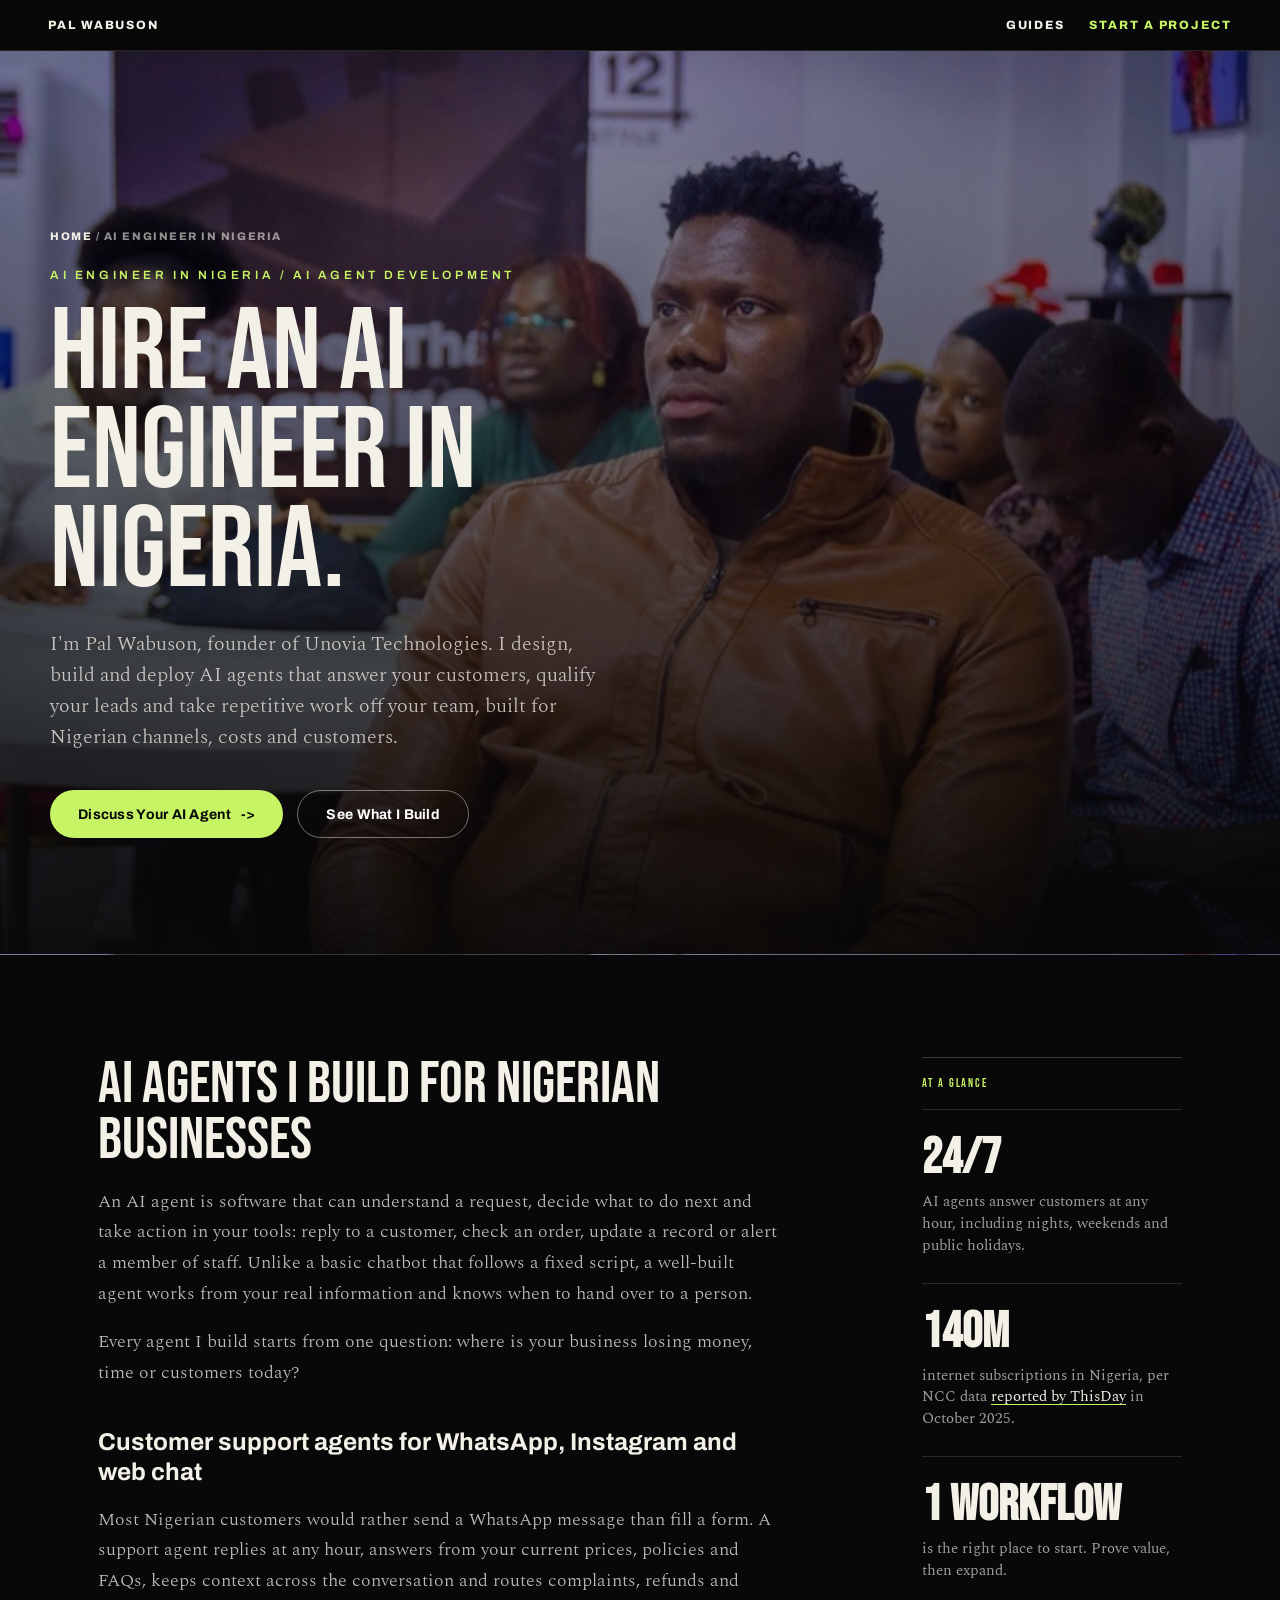
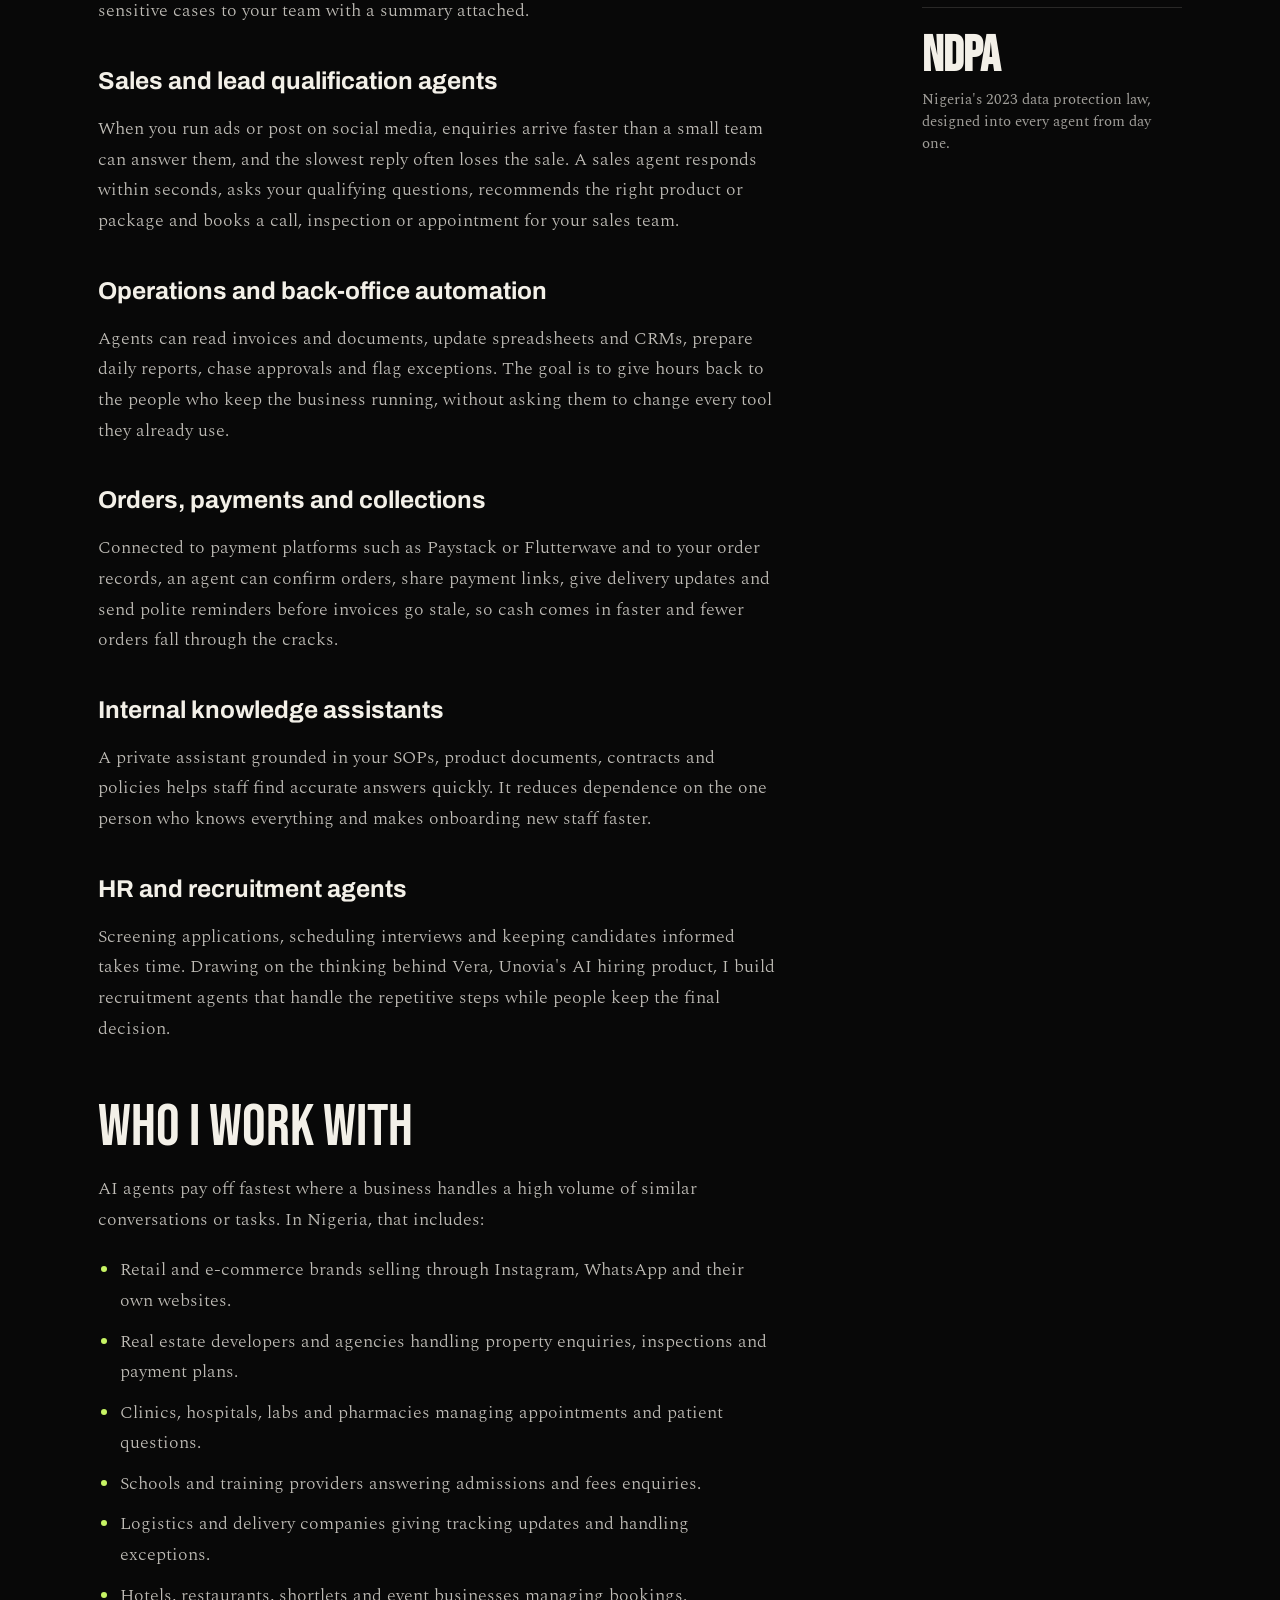
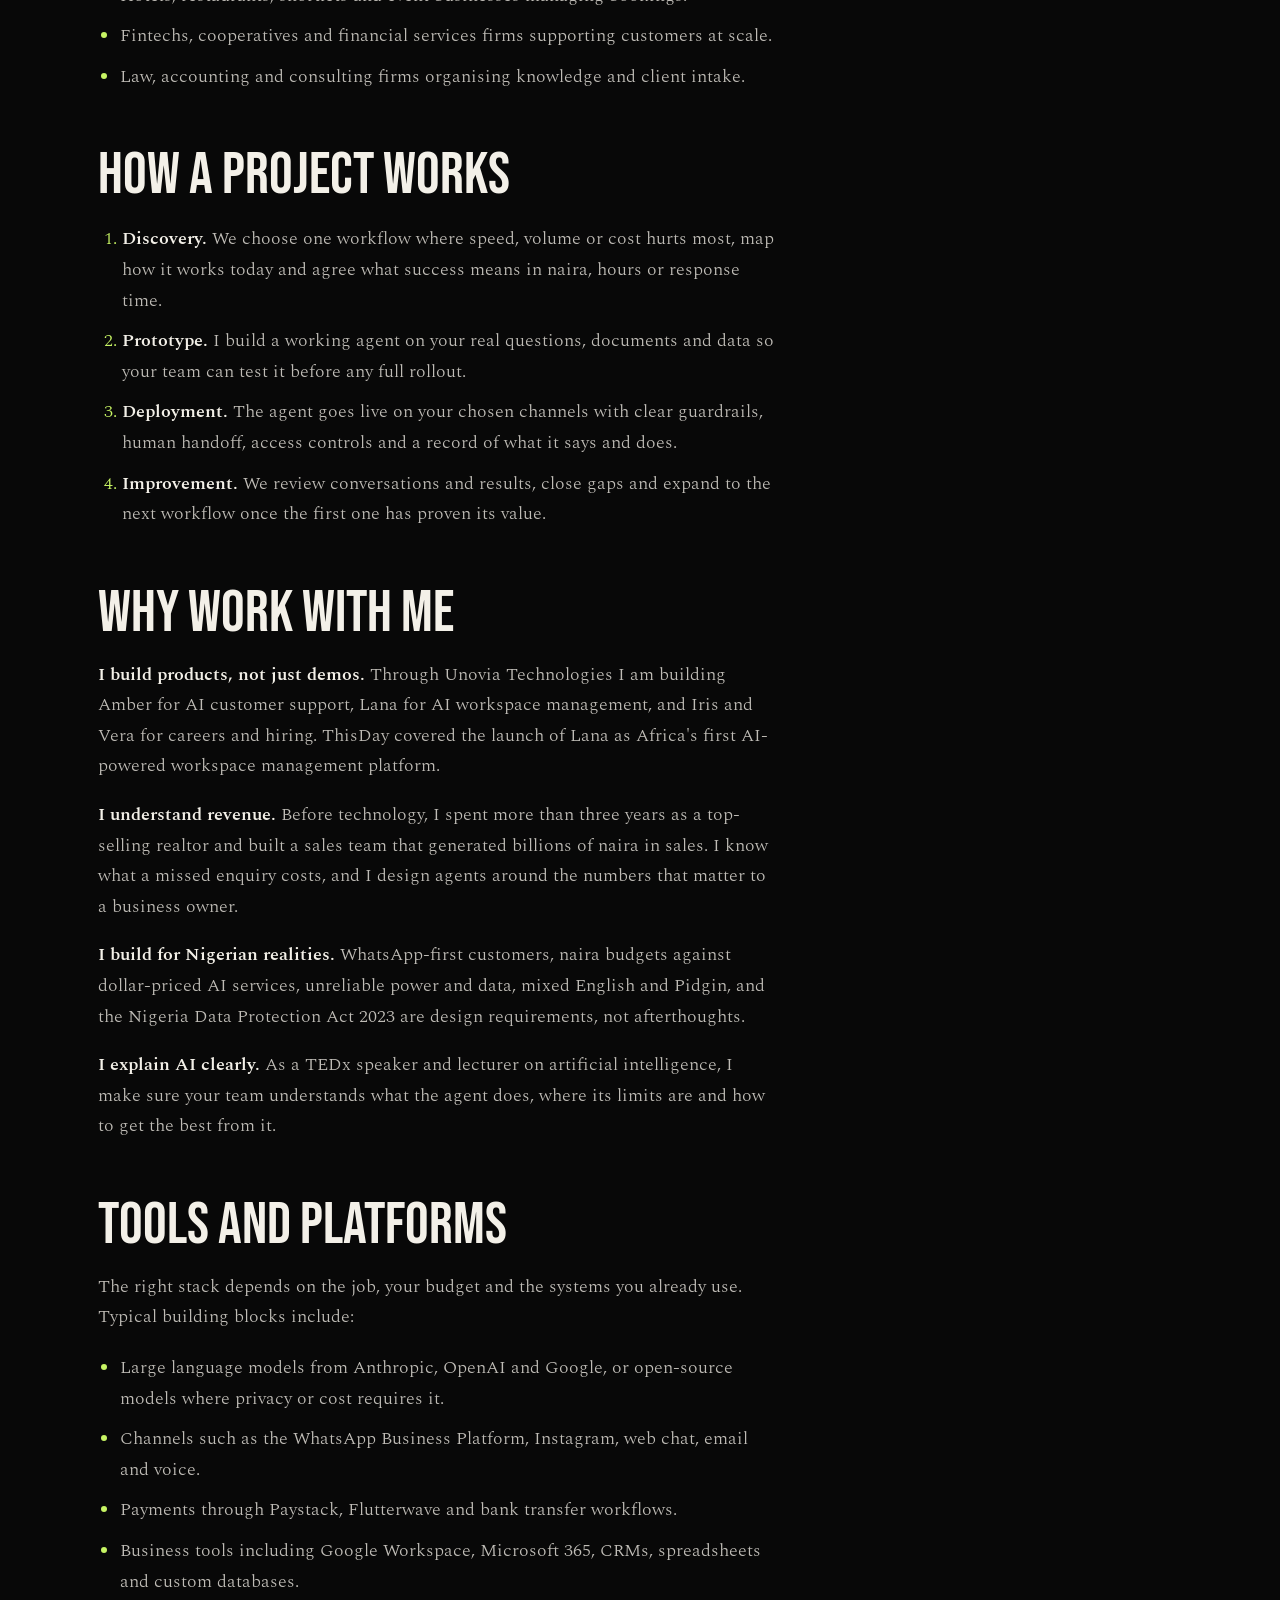
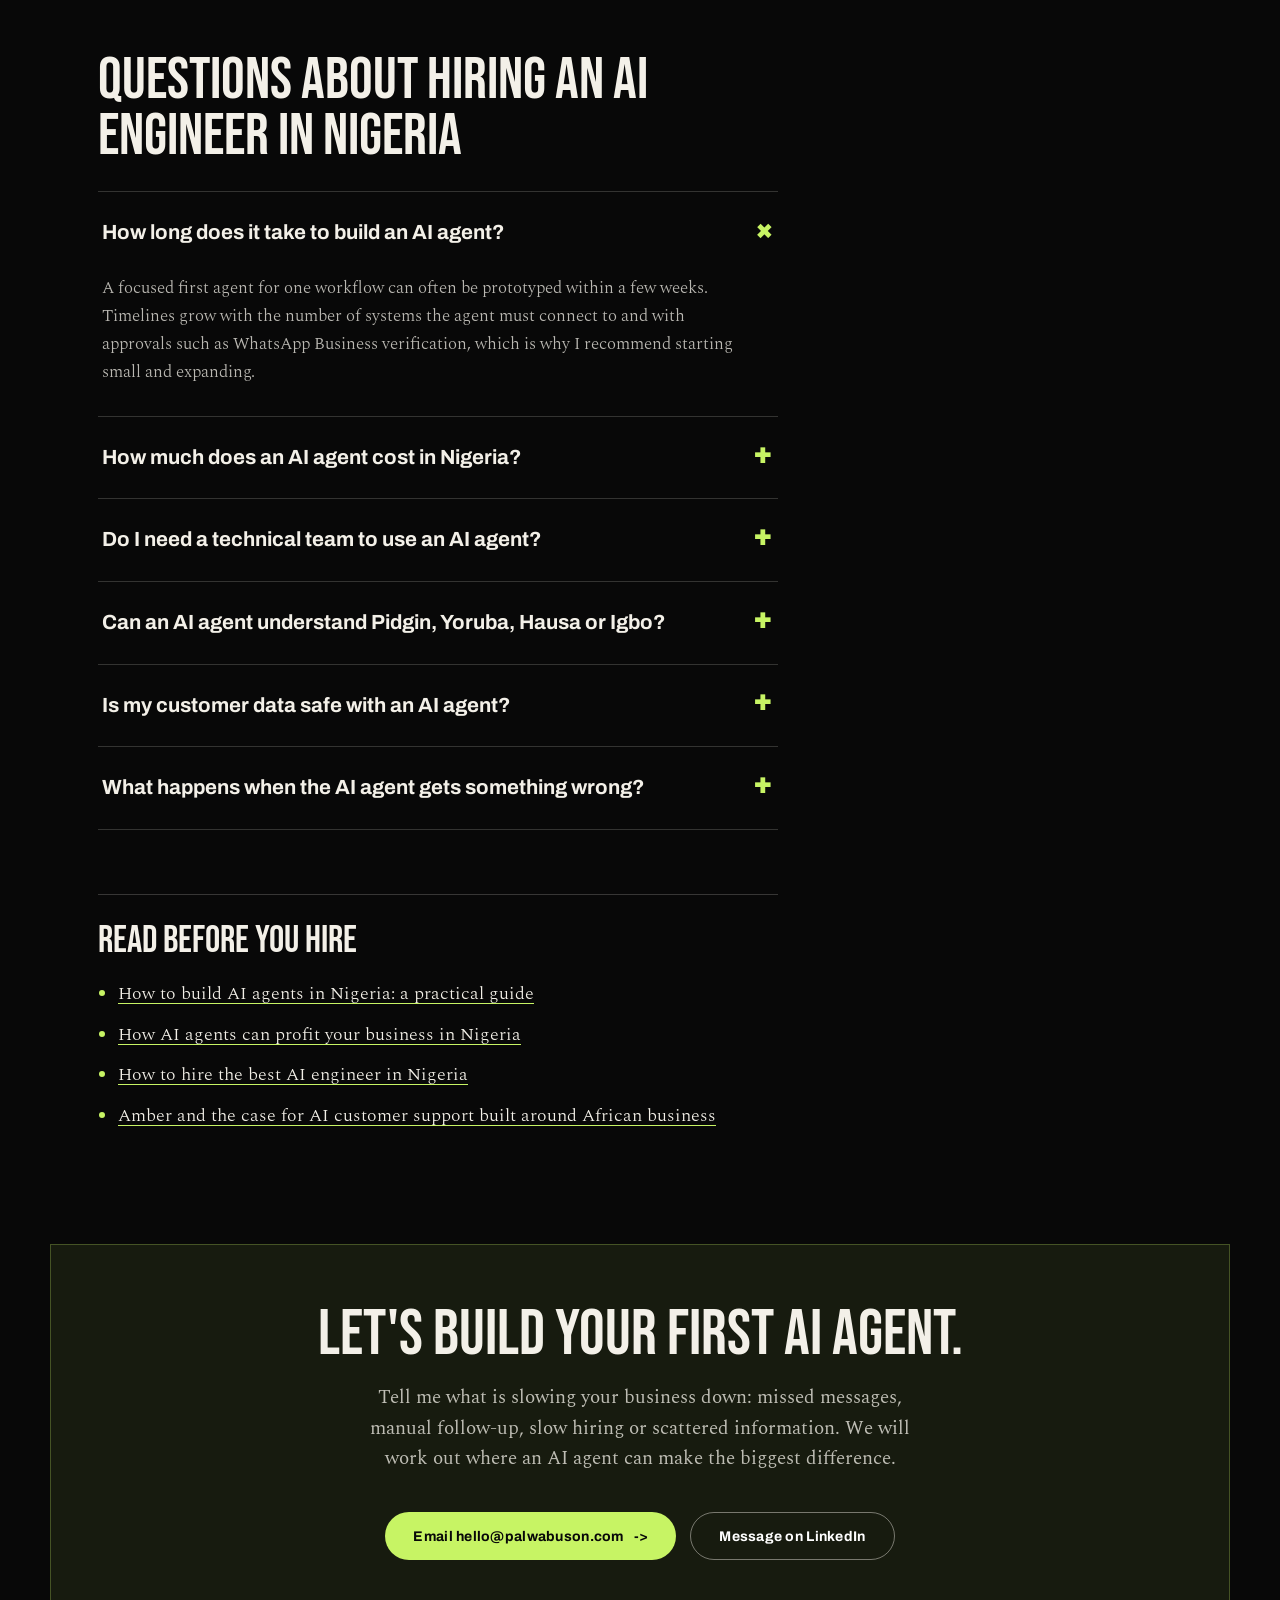
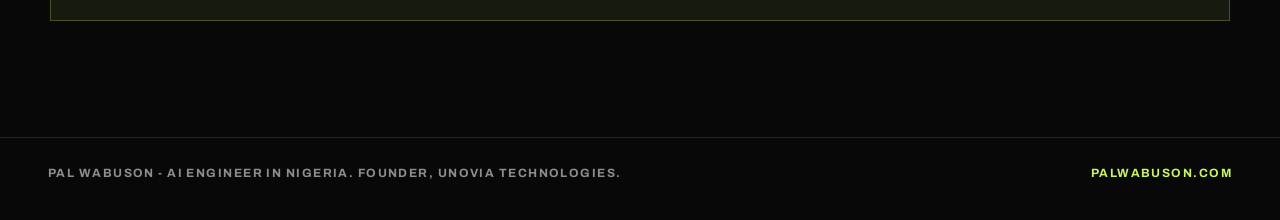
==== ai-engineer-nigeria.html @ 67b504f7 "Position site for AI engineer in Nigeria searches - Retarget homepage title, description, social tag" ====
<!doctype html>
<html lang="en">
<head>
  <meta charset="utf-8">
  <meta name="viewport" content="width=device-width, initial-scale=1">
  <title>Hire an AI Engineer in Nigeria | AI Agents by Pal Wabuson</title>
  <meta name="description" content="Need an AI engineer in Nigeria? Pal Wabuson designs, builds and deploys AI agents for WhatsApp, customer support, sales and operations. Start with one workflow.">
  <link rel="canonical" href="https://palwabuson.com/ai-engineer-nigeria.html">
  <meta name="robots" content="index, follow, max-image-preview:large">
  <meta name="author" content="Pal Wabuson">

  <link rel="icon" type="image/png" sizes="32x32" href="/assets/icons/favicon-32x32.png">
  <link rel="icon" type="image/png" sizes="16x16" href="/assets/icons/favicon-16x16.png">
  <link rel="apple-touch-icon" sizes="180x180" href="/assets/icons/apple-touch-icon.png">
  <link rel="manifest" href="/site.webmanifest">
  <meta name="theme-color" content="#080808">

  <meta property="og:type" content="website">
  <meta property="og:site_name" content="Pal Wabuson">
  <meta property="og:locale" content="en_NG">
  <meta property="og:url" content="https://palwabuson.com/ai-engineer-nigeria.html">
  <meta property="og:title" content="Hire an AI Engineer in Nigeria | AI Agents by Pal Wabuson">
  <meta property="og:description" content="AI agents for Nigerian businesses: customer support, sales, operations, payments and HR, designed, built and deployed by Pal Wabuson.">
  <meta property="og:image" content="https://palwabuson.com/assets/og-image.jpg">
  <meta property="og:image:width" content="1200">
  <meta property="og:image:height" content="630">
  <meta name="twitter:card" content="summary_large_image">
  <meta name="twitter:title" content="Hire an AI Engineer in Nigeria | AI Agents by Pal Wabuson">
  <meta name="twitter:description" content="AI agents for Nigerian businesses: customer support, sales, operations, payments and HR, designed, built and deployed by Pal Wabuson.">
  <meta name="twitter:image" content="https://palwabuson.com/assets/og-image.jpg">

  <link rel="preconnect" href="https://fonts.googleapis.com">
  <link rel="preconnect" href="https://fonts.gstatic.com" crossorigin>
  <link href="https://fonts.googleapis.com/css2?family=Archivo:wght@400;500;600;700;800;900&family=Bebas+Neue&family=Spectral:ital,wght@0,300;0,400;0,500;1,300;1,400&display=swap" rel="stylesheet">
  <link rel="stylesheet" href="./styles.css?v=20261012-ai-seo">

  <script type="application/ld+json">
  {
    "@context": "https://schema.org",
    "@graph": [
      {
        "@type": "WebPage",
        "@id": "https://palwabuson.com/ai-engineer-nigeria.html#webpage",
        "url": "https://palwabuson.com/ai-engineer-nigeria.html",
        "name": "Hire an AI Engineer in Nigeria | AI Agents by Pal Wabuson",
        "description": "Need an AI engineer in Nigeria? Pal Wabuson designs, builds and deploys AI agents for WhatsApp, customer support, sales and operations.",
        "inLanguage": "en-NG",
        "isPartOf": { "@id": "https://palwabuson.com/#website" },
        "about": { "@id": "https://palwabuson.com/ai-engineer-nigeria.html#service" },
        "primaryImageOfPage": "https://palwabuson.com/assets/media/pal-09.jpg",
        "breadcrumb": { "@id": "https://palwabuson.com/ai-engineer-nigeria.html#breadcrumb" }
      },
      {
        "@type": "Person",
        "@id": "https://palwabuson.com/#person",
        "name": "Pal Wabuson",
        "url": "https://palwabuson.com/",
        "jobTitle": "AI Engineer and Founder, Unovia Technologies",
        "sameAs": ["https://www.linkedin.com/in/pal-wabuson-948168234/"]
      },
      {
        "@type": "Service",
        "@id": "https://palwabuson.com/ai-engineer-nigeria.html#service",
        "name": "AI agent development in Nigeria",
        "serviceType": "AI agent development",
        "description": "Design, build and deployment of AI agents for Nigerian and African businesses, covering customer support, sales and lead qualification, operations, orders and payments, internal knowledge and HR.",
        "url": "https://palwabuson.com/ai-engineer-nigeria.html",
        "provider": { "@id": "https://palwabuson.com/#person" },
        "areaServed": [
          { "@type": "Country", "name": "Nigeria" },
          { "@type": "Place", "name": "Africa" }
        ],
        "availableChannel": {
          "@type": "ServiceChannel",
          "serviceUrl": "https://palwabuson.com/ai-engineer-nigeria.html",
          "availableLanguage": "English"
        },
        "hasOfferCatalog": {
          "@type": "OfferCatalog",
          "name": "AI agents for business",
          "itemListElement": [
            { "@type": "Offer", "itemOffered": { "@type": "Service", "name": "Customer support AI agents" } },
            { "@type": "Offer", "itemOffered": { "@type": "Service", "name": "Sales and lead qualification AI agents" } },
            { "@type": "Offer", "itemOffered": { "@type": "Service", "name": "Operations and back-office automation" } },
            { "@type": "Offer", "itemOffered": { "@type": "Service", "name": "Orders, payments and collections agents" } },
            { "@type": "Offer", "itemOffered": { "@type": "Service", "name": "Internal knowledge assistants" } },
            { "@type": "Offer", "itemOffered": { "@type": "Service", "name": "HR and recruitment AI agents" } }
          ]
        }
      },
      {
        "@type": "BreadcrumbList",
        "@id": "https://palwabuson.com/ai-engineer-nigeria.html#breadcrumb",
        "itemListElement": [
          { "@type": "ListItem", "position": 1, "name": "Pal Wabuson", "item": "https://palwabuson.com/" },
          { "@type": "ListItem", "position": 2, "name": "AI Engineer in Nigeria", "item": "https://palwabuson.com/ai-engineer-nigeria.html" }
        ]
      }
    ]
  }
  </script>
  <script type="application/ld+json">
{
  "@context": "https://schema.org",
  "@type": "FAQPage",
  "@id": "https://palwabuson.com/ai-engineer-nigeria.html#faq",
  "mainEntity": [
    {
      "@type": "Question",
      "name": "How long does it take to build an AI agent?",
      "acceptedAnswer": {
        "@type": "Answer",
        "text": "A focused first agent for one workflow can often be prototyped within a few weeks. Timelines grow with the number of systems the agent must connect to and with approvals such as WhatsApp Business verification, which is why I recommend starting small and expanding."
      }
    },
    {
      "@type": "Question",
      "name": "How much does an AI agent cost in Nigeria?",
      "acceptedAnswer": {
        "@type": "Answer",
        "text": "Cost depends on scope, channels and integrations. Plan for the build, running costs such as AI model usage and WhatsApp messaging fees, which are often billed in dollars, and ongoing improvement. A project should be scoped against a measurable result, such as more leads answered or hours saved, before you commit."
      }
    },
    {
      "@type": "Question",
      "name": "Do I need a technical team to use an AI agent?",
      "acceptedAnswer": {
        "@type": "Answer",
        "text": "No. I handle the design, build and deployment. Your business needs someone who owns the workflow, can approve the information the agent uses and reviews results regularly."
      }
    },
    {
      "@type": "Question",
      "name": "Can an AI agent understand Pidgin, Yoruba, Hausa or Igbo?",
      "acceptedAnswer": {
        "@type": "Answer",
        "text": "Modern language models handle Nigerian English, Pidgin and mixed-language messages reasonably well and can work in Yoruba, Hausa and Igbo, but quality varies by model and task. Agents should be tested on real customer messages before launch, with a clear route to a person whenever the agent is unsure."
      }
    },
    {
      "@type": "Question",
      "name": "Is my customer data safe with an AI agent?",
      "acceptedAnswer": {
        "@type": "Answer",
        "text": "Agents should be designed with the Nigeria Data Protection Act 2023 in mind: collect only the data needed, control who can access it, keep records of what the agent said, tell customers when they are speaking to AI and give them a route to a person."
      }
    },
    {
      "@type": "Question",
      "name": "What happens when the AI agent gets something wrong?",
      "acceptedAnswer": {
        "@type": "Answer",
        "text": "Good agents are built to fail safely. They answer only from approved information, escalate when unsure, log every conversation for review and are improved continuously from real mistakes rather than left to drift."
      }
    }
  ]
}
  </script>
</head>
<body class="article-page landing-page">
  <nav class="article-nav" aria-label="Page navigation">
    <a href="./index.html#top">Pal Wabuson</a>
    <span class="article-nav-links">
      <a href="./index.html#articles">Guides</a>
      <a href="mailto:hello@palwabuson.com?subject=AI%20agent%20project%20enquiry">Start a Project</a>
    </span>
  </nav>

  <header class="article-hero landing-hero" style="--article-image: url('./assets/media/pal-09.jpg')">
    <div class="article-hero-inner">
      <nav class="breadcrumbs" aria-label="Breadcrumb"><a href="./index.html">Home</a> <span aria-hidden="true">/</span> <span aria-current="page">AI Engineer in Nigeria</span></nav>
      <p class="eyebrow lime">AI Engineer in Nigeria / AI Agent Development</p>
      <h1>Hire an AI engineer in Nigeria.</h1>
      <p class="article-summary">I'm Pal Wabuson, founder of Unovia Technologies. I design, build and deploy AI agents that answer your customers, qualify your leads and take repetitive work off your team, built for Nigerian channels, costs and customers.</p>
      <div class="button-row">
        <a class="button button-lime" href="mailto:hello@palwabuson.com?subject=AI%20agent%20project%20enquiry">Discuss Your AI Agent <span aria-hidden="true">-></span></a>
        <a class="button button-outline" href="#services">See What I Build</a>
      </div>
    </div>
  </header>

  <main>
    <article class="article-body">
      <div class="article-prose">
        <h2 id="services">AI agents I build for Nigerian businesses</h2>
        <p>An AI agent is software that can understand a request, decide what to do next and take action in your tools: reply to a customer, check an order, update a record or alert a member of staff. Unlike a basic chatbot that follows a fixed script, a well-built agent works from your real information and knows when to hand over to a person.</p>
        <p>Every agent I build starts from one question: where is your business losing money, time or customers today?</p>

        <h3>Customer support agents for WhatsApp, Instagram and web chat</h3>
        <p>Most Nigerian customers would rather send a WhatsApp message than fill a form. A support agent replies at any hour, answers from your current prices, policies and FAQs, keeps context across the conversation and routes complaints, refunds and sensitive cases to your team with a summary attached.</p>

        <h3>Sales and lead qualification agents</h3>
        <p>When you run ads or post on social media, enquiries arrive faster than a small team can answer them, and the slowest reply often loses the sale. A sales agent responds within seconds, asks your qualifying questions, recommends the right product or package and books a call, inspection or appointment for your sales team.</p>

        <h3>Operations and back-office automation</h3>
        <p>Agents can read invoices and documents, update spreadsheets and CRMs, prepare daily reports, chase approvals and flag exceptions. The goal is to give hours back to the people who keep the business running, without asking them to change every tool they already use.</p>

        <h3>Orders, payments and collections</h3>
        <p>Connected to payment platforms such as Paystack or Flutterwave and to your order records, an agent can confirm orders, share payment links, give delivery updates and send polite reminders before invoices go stale, so cash comes in faster and fewer orders fall through the cracks.</p>

        <h3>Internal knowledge assistants</h3>
        <p>A private assistant grounded in your SOPs, product documents, contracts and policies helps staff find accurate answers quickly. It reduces dependence on the one person who knows everything and makes onboarding new staff faster.</p>

        <h3>HR and recruitment agents</h3>
        <p>Screening applications, scheduling interviews and keeping candidates informed takes time. Drawing on the thinking behind Vera, Unovia's AI hiring product, I build recruitment agents that handle the repetitive steps while people keep the final decision.</p>

        <h2 id="who">Who I work with</h2>
        <p>AI agents pay off fastest where a business handles a high volume of similar conversations or tasks. In Nigeria, that includes:</p>
        <ul>
          <li>Retail and e-commerce brands selling through Instagram, WhatsApp and their own websites.</li>
          <li>Real estate developers and agencies handling property enquiries, inspections and payment plans.</li>
          <li>Clinics, hospitals, labs and pharmacies managing appointments and patient questions.</li>
          <li>Schools and training providers answering admissions and fees enquiries.</li>
          <li>Logistics and delivery companies giving tracking updates and handling exceptions.</li>
          <li>Hotels, restaurants, shortlets and event businesses managing bookings.</li>
          <li>Fintechs, cooperatives and financial services firms supporting customers at scale.</li>
          <li>Law, accounting and consulting firms organising knowledge and client intake.</li>
        </ul>

        <h2 id="process">How a project works</h2>
        <ol class="landing-steps">
          <li><strong>Discovery.</strong> We choose one workflow where speed, volume or cost hurts most, map how it works today and agree what success means in naira, hours or response time.</li>
          <li><strong>Prototype.</strong> I build a working agent on your real questions, documents and data so your team can test it before any full rollout.</li>
          <li><strong>Deployment.</strong> The agent goes live on your chosen channels with clear guardrails, human handoff, access controls and a record of what it says and does.</li>
          <li><strong>Improvement.</strong> We review conversations and results, close gaps and expand to the next workflow once the first one has proven its value.</li>
        </ol>

        <h2 id="why">Why work with me</h2>
        <p><strong>I build products, not just demos.</strong> Through Unovia Technologies I am building Amber for AI customer support, Lana for AI workspace management, and Iris and Vera for careers and hiring. ThisDay covered the launch of Lana as Africa's first AI-powered workspace management platform.</p>
        <p><strong>I understand revenue.</strong> Before technology, I spent more than three years as a top-selling realtor and built a sales team that generated billions of naira in sales. I know what a missed enquiry costs, and I design agents around the numbers that matter to a business owner.</p>
        <p><strong>I build for Nigerian realities.</strong> WhatsApp-first customers, naira budgets against dollar-priced AI services, unreliable power and data, mixed English and Pidgin, and the Nigeria Data Protection Act 2023 are design requirements, not afterthoughts.</p>
        <p><strong>I explain AI clearly.</strong> As a TEDx speaker and lecturer on artificial intelligence, I make sure your team understands what the agent does, where its limits are and how to get the best from it.</p>

        <h2 id="stack">Tools and platforms</h2>
        <p>The right stack depends on the job, your budget and the systems you already use. Typical building blocks include:</p>
        <ul>
          <li>Large language models from Anthropic, OpenAI and Google, or open-source models where privacy or cost requires it.</li>
          <li>Channels such as the WhatsApp Business Platform, Instagram, web chat, email and voice.</li>
          <li>Payments through Paystack, Flutterwave and bank transfer workflows.</li>
          <li>Business tools including Google Workspace, Microsoft 365, CRMs, spreadsheets and custom databases.</li>
        </ul>

        <h2 id="faq">Questions about hiring an AI engineer in Nigeria</h2>
        <div class="faq-list">
          <details class="faq-item" open>
            <summary>How long does it take to build an AI agent?</summary>
            <div class="faq-answer"><p>A focused first agent for one workflow can often be prototyped within a few weeks. Timelines grow with the number of systems the agent must connect to and with approvals such as WhatsApp Business verification, which is why I recommend starting small and expanding.</p></div>
          </details>
          <details class="faq-item">
            <summary>How much does an AI agent cost in Nigeria?</summary>
            <div class="faq-answer"><p>Cost depends on scope, channels and integrations. Plan for the build, running costs such as AI model usage and WhatsApp messaging fees, which are often billed in dollars, and ongoing improvement. A project should be scoped against a measurable result, such as more leads answered or hours saved, before you commit.</p></div>
          </details>
          <details class="faq-item">
            <summary>Do I need a technical team to use an AI agent?</summary>
            <div class="faq-answer"><p>No. I handle the design, build and deployment. Your business needs someone who owns the workflow, can approve the information the agent uses and reviews results regularly.</p></div>
          </details>
          <details class="faq-item">
            <summary>Can an AI agent understand Pidgin, Yoruba, Hausa or Igbo?</summary>
            <div class="faq-answer"><p>Modern language models handle Nigerian English, Pidgin and mixed-language messages reasonably well and can work in Yoruba, Hausa and Igbo, but quality varies by model and task. Agents should be tested on real customer messages before launch, with a clear route to a person whenever the agent is unsure.</p></div>
          </details>
          <details class="faq-item">
            <summary>Is my customer data safe with an AI agent?</summary>
            <div class="faq-answer"><p>Agents should be designed with the Nigeria Data Protection Act 2023 in mind: collect only the data needed, control who can access it, keep records of what the agent said, tell customers when they are speaking to AI and give them a route to a person.</p></div>
          </details>
          <details class="faq-item">
            <summary>What happens when the AI agent gets something wrong?</summary>
            <div class="faq-answer"><p>Good agents are built to fail safely. They answer only from approved information, escalate when unsure, log every conversation for review and are improved continuously from real mistakes rather than left to drift.</p></div>
          </details>
        </div>

        <section class="related-reading" aria-labelledby="related-title">
          <h2 id="related-title">Read before you hire</h2>
          <ul>
            <li><a href="./articles/how-to-build-ai-agents-in-nigeria.html">How to build AI agents in Nigeria: a practical guide</a></li>
            <li><a href="./articles/how-ai-agents-can-profit-your-business-in-nigeria.html">How AI agents can profit your business in Nigeria</a></li>
            <li><a href="./articles/how-to-hire-the-best-ai-engineer-in-nigeria.html">How to hire the best AI engineer in Nigeria</a></li>
            <li><a href="./articles/amber-ai-customer-support-africa.html">Amber and the case for AI customer support built around African business</a></li>
          </ul>
        </section>
      </div>

      <aside class="evidence-rail" aria-label="At a glance">
        <h2>At a glance</h2>
        <div class="evidence-stat"><strong>24/7</strong><span>AI agents answer customers at any hour, including nights, weekends and public holidays.</span></div>
        <div class="evidence-stat"><strong>140m</strong><span>internet subscriptions in Nigeria, per NCC data <a href="https://www.thisdaylive.com/2025/10/23/with-140m-internet-subscribers-nigerias-broadband-penetration-hits-48-8-less-than-70-target/" target="_blank" rel="noopener">reported by ThisDay</a> in October 2025.</span></div>
        <div class="evidence-stat"><strong>1 workflow</strong><span>is the right place to start. Prove value, then expand.</span></div>
        <div class="evidence-stat"><strong>NDPA</strong><span>Nigeria's 2023 data protection law, designed into every agent from day one.</span></div>
      </aside>
    </article>

    <section class="article-newsletter landing-cta">
      <h2>Let's build your first AI agent.</h2>
      <p>Tell me what is slowing your business down: missed messages, manual follow-up, slow hiring or scattered information. We will work out where an AI agent can make the biggest difference.</p>
      <div class="button-row centered">
        <a class="button button-lime" href="mailto:hello@palwabuson.com?subject=AI%20agent%20project%20enquiry">Email hello@palwabuson.com <span aria-hidden="true">-></span></a>
        <a class="button button-outline" href="https://www.linkedin.com/in/pal-wabuson-948168234/" target="_blank" rel="noopener">Message on LinkedIn</a>
      </div>
    </section>
  </main>

  <footer class="article-footer">
    <span>Pal Wabuson - AI Engineer in Nigeria. Founder, Unovia Technologies.</span>
    <a href="./index.html">palwabuson.com</a>
  </footer>
</body>
</html>
---- styles.css ----
/* ==== Design tokens ==== */
:root {
  --ink: #080808;
  --paper: #f3f0e8;
  --lime: #c7f464;
  --lime-hot: #d4ff7a;
  --bronze: #9b7653;
  --white: #ffffff;
  --line-light: rgba(243, 240, 232, 0.14);
  --line-dark: rgba(8, 8, 8, 0.16);
  --muted-light: rgba(243, 240, 232, 0.66);
  --muted-dark: rgba(8, 8, 8, 0.66);
  --ease: cubic-bezier(0.16, 1, 0.3, 1);
  --display: "Bebas Neue", "Archivo", system-ui, sans-serif;
}

* {
  box-sizing: border-box;
}

html {
  scroll-behavior: smooth;
}

body {
  margin: 0;
  overflow-x: hidden;
  background: var(--ink);
  color: var(--paper);
  font-family: "Archivo", system-ui, sans-serif;
  -webkit-font-smoothing: antialiased;
  text-rendering: optimizeLegibility;
}

main {
  display: flex;
  flex-direction: column;
}

body.menu-open {
  overflow: hidden;
}

body.story-open {
  overflow: hidden;
}

::selection {
  background: var(--lime);
  color: var(--ink);
}

a {
  color: inherit;
}

img {
  display: block;
  max-width: 100%;
}

/* ==== Navigation ==== */
.site-nav {
  position: fixed;
  inset: 0 0 auto;
  z-index: 100;
  display: flex;
  align-items: center;
  justify-content: space-between;
  padding: 26px clamp(20px, 4vw, 48px);
  color: var(--white);
  mix-blend-mode: difference;
}

.brand {
  color: var(--white);
  font-family: var(--display);
  font-size: clamp(28px, 3vw, 44px);
  font-weight: 400;
  letter-spacing: 0;
  line-height: 0.9;
  text-decoration: none;
  text-transform: uppercase;
}

.nav-links {
  position: fixed;
  inset: 0;
  z-index: -1;
  display: grid;
  align-content: center;
  justify-content: end;
  gap: 10px;
  padding: clamp(24px, 6vw, 90px);
  background: rgba(0, 0, 0, 0.96);
  color: var(--white);
  font-family: var(--display);
  font-size: clamp(46px, 8vw, 110px);
  font-weight: 400;
  letter-spacing: 0;
  line-height: 0.9;
  opacity: 0;
  pointer-events: none;
  text-transform: uppercase;
  transform: translateY(-16px);
  transition: opacity 0.45s var(--ease), transform 0.45s var(--ease);
}

.menu-open .nav-links {
  opacity: 1;
  pointer-events: auto;
  transform: none;
}

.navlink {
  position: relative;
  text-decoration: none;
}

.navlink::after {
  position: absolute;
  left: 0;
  bottom: -4px;
  width: 0;
  height: 1px;
  background: currentColor;
  content: "";
  transition: width 0.4s var(--ease);
}

.navlink:hover::after,
.navlink:focus-visible::after {
  width: 100%;
}

.menu-toggle {
  display: block;
  width: 52px;
  height: 44px;
  border: 0;
  border-radius: 0;
  background: transparent;
  color: var(--white);
  cursor: pointer;
}

.menu-toggle span {
  display: block;
  width: 42px;
  height: 3px;
  margin: 7px auto;
  background: currentColor;
}

/* ==== Hero ==== */
.hero {
  position: relative;
  min-height: 680px;
  height: 100vh;
  overflow: hidden;
  background: var(--ink);
}

.hero-image,
.hero-video {
  position: absolute;
  inset: -6% 0 auto;
  width: 100%;
  height: 116%;
  object-fit: cover;
  object-position: center 28%;
  filter: grayscale(1) contrast(1.15);
  opacity: 0.34;
}

.hero-video {
  max-width: none;
}

.hero-shade {
  position: absolute;
  inset: 0;
  background:
    radial-gradient(circle at 52% 48%, rgba(199, 244, 100, 0.1), transparent 22%),
    linear-gradient(180deg, rgba(0, 0, 0, 0.42) 0%, rgba(0, 0, 0, 0.05) 38%, rgba(0, 0, 0, 0.86) 100%),
    linear-gradient(90deg, rgba(0, 0, 0, 0.72), rgba(0, 0, 0, 0.2) 62%);
}

.hero-content {
  position: absolute;
  inset: 0;
  display: flex;
  flex-direction: column;
  justify-content: center;
  padding: 120px clamp(20px, 4vw, 48px) 60px;
  text-align: center;
}

.hero-name-wrap {
  display: grid;
  justify-items: center;
}

.hero .eyebrow {
  margin-bottom: 18px;
}

.hero h1.hero-name {
  max-width: none;
  margin: 0 auto;
  color: var(--lime);
  font-family: var(--display);
  font-size: clamp(88px, 18vw, 270px);
  font-weight: 400;
  letter-spacing: 0;
  line-height: 0.78;
  text-transform: uppercase;
}

.hero-copy {
  max-width: 56ch;
  margin: 28px 0 0;
  color: rgba(243, 240, 232, 0.86);
  font-family: "Spectral", Georgia, serif;
  font-size: clamp(17px, 1.5vw, 22px);
  font-weight: 300;
  line-height: 1.5;
}

.hero-tags {
  display: flex;
  flex-wrap: wrap;
  gap: 18px 40px;
  margin-top: 48px;
  padding-top: 26px;
  border-top: 1px solid rgba(243, 240, 232, 0.16);
  color: rgba(243, 240, 232, 0.7);
  font-size: 12px;
  font-weight: 500;
  letter-spacing: 0.12em;
  text-transform: uppercase;
}

.hero-sound {
  position: absolute;
  right: clamp(20px, 4vw, 48px);
  bottom: 46px;
  z-index: 3;
  display: inline-flex;
  align-items: center;
  gap: 10px;
  min-height: 44px;
  padding: 11px 14px;
  border: 1px solid rgba(243, 240, 232, 0.28);
  border-radius: 999px;
  background: rgba(9, 9, 9, 0.42);
  color: var(--paper);
  cursor: pointer;
  font-family: "Archivo", system-ui, sans-serif;
  font-size: 11px;
  font-weight: 700;
  letter-spacing: 0.12em;
  line-height: 1;
  text-transform: uppercase;
  backdrop-filter: blur(14px);
  transition: border-color 180ms ease, background 180ms ease, color 180ms ease, transform 180ms ease;
}

.hero-sound::before {
  width: 9px;
  height: 9px;
  border-radius: 999px;
  background: rgba(243, 240, 232, 0.55);
  content: "";
}

.hero-sound strong {
  color: var(--lime);
  font-size: 11px;
}

.hero-sound:hover {
  border-color: rgba(199, 244, 100, 0.74);
  background: rgba(9, 9, 9, 0.64);
  transform: translateY(-2px);
}

.hero-sound[aria-pressed="true"]::before {
  background: var(--lime);
  box-shadow: 0 0 18px rgba(199, 244, 100, 0.65);
}

.hero-loader {
  position: absolute;
  left: clamp(20px, 4vw, 48px);
  top: 112px;
  z-index: 4;
  display: inline-flex;
  align-items: center;
  gap: 12px;
  padding: 12px 15px;
  border: 1px solid rgba(243, 240, 232, 0.22);
  border-radius: 999px;
  background: rgba(9, 9, 9, 0.5);
  color: var(--paper);
  font-size: 11px;
  font-weight: 800;
  letter-spacing: 0.16em;
  line-height: 1;
  text-transform: uppercase;
  backdrop-filter: blur(14px);
  opacity: 1;
  transform: none;
  transition: opacity 0.35s var(--ease), transform 0.35s var(--ease);
}

.hero-loader span {
  width: 13px;
  height: 13px;
  border: 2px solid rgba(243, 240, 232, 0.26);
  border-top-color: var(--lime);
  border-radius: 50%;
  animation: spin 0.8s linear infinite;
}

.hero-loader.loaded {
  opacity: 0;
  pointer-events: none;
  transform: translateY(-8px);
}

.scroll-cue {
  position: absolute;
  bottom: 42px;
  left: 50%;
  display: grid;
  justify-items: center;
  gap: 2px;
  color: var(--paper);
  font-family: var(--display);
  font-size: 32px;
  letter-spacing: 0;
  line-height: 1;
  text-decoration: none;
  text-transform: uppercase;
  transform: translateX(-50%);
}

.scroll-cue span:last-child {
  color: var(--lime);
  font-family: "Archivo", system-ui, sans-serif;
  font-size: 34px;
}

/* ==== Shared section utilities ==== */
.section {
  padding: clamp(90px, 12vw, 170px) clamp(20px, 4vw, 48px);
}

.light {
  background: var(--paper);
  color: var(--ink);
}

.dark {
  background: var(--ink);
  color: var(--paper);
}

.wrap {
  width: min(1200px, 100%);
  margin: 0 auto;
}

.narrow {
  width: min(1000px, 100%);
  text-align: center;
}

.eyebrow {
  margin: 0 0 22px;
  color: var(--bronze);
  font-size: 12px;
  font-weight: 600;
  letter-spacing: 0.3em;
  text-transform: uppercase;
}

.lime {
  color: var(--lime);
}

.bronze {
  color: var(--bronze);
}

.section-title {
  max-width: 16ch;
  margin: 0;
  font-family: var(--display);
  font-size: clamp(54px, 8vw, 132px);
  font-weight: 400;
  letter-spacing: 0;
  line-height: 0.86;
  text-transform: uppercase;
}

.section-title.mid {
  font-size: clamp(34px, 5vw, 80px);
}

.intro {
  padding-top: clamp(90px, 12vw, 180px);
  padding-bottom: clamp(90px, 12vw, 180px);
}

.story-manifesto {
  min-height: 100vh;
  display: grid;
  align-items: center;
}

.story-grid {
  display: grid;
  grid-template-columns: minmax(0, 1.02fr) minmax(320px, 0.8fr);
  gap: clamp(36px, 7vw, 96px);
  align-items: center;
}

.story-grid.text-only {
  display: block;
  width: min(1040px, 100%);
}

.story-grid.text-only .story-title {
  max-width: 11ch;
}

.story-grid.text-only .story-copy {
  max-width: 58ch;
}

.story-title {
  max-width: 13ch;
  margin: 0;
  color: var(--paper);
  font-family: var(--display);
  font-size: clamp(56px, 8.6vw, 140px);
  font-weight: 400;
  line-height: 0.86;
  text-transform: uppercase;
}

.story-title::first-line {
  color: var(--lime);
}

.story-copy {
  max-width: 45ch;
  margin: 28px 0 0;
  color: rgba(243, 240, 232, 0.72);
  font-family: "Spectral", Georgia, serif;
  font-size: clamp(18px, 1.8vw, 24px);
  font-weight: 300;
  line-height: 1.55;
}

.story-portrait {
  position: relative;
  overflow: hidden;
  min-height: clamp(480px, 60vw, 720px);
  border-radius: 0;
  background: #111;
}

.story-portrait::after {
  position: absolute;
  inset: 0;
  background: linear-gradient(180deg, transparent 35%, rgba(0, 0, 0, 0.58));
  content: "";
}

.story-portrait img {
  width: 100%;
  height: 100%;
  min-height: inherit;
  object-fit: cover;
  object-position: center 24%;
  filter: grayscale(1) contrast(1.1);
}

.intro .section-title {
  max-width: 18ch;
  font-size: clamp(36px, 5.6vw, 92px);
}

.statement {
  max-width: 24ch;
  margin: 32px 0 0;
  color: var(--bronze);
  font-family: "Spectral", Georgia, serif;
  font-size: clamp(24px, 2.6vw, 40px);
  font-style: italic;
  line-height: 1.3;
}

.intro-grid {
  display: grid;
  grid-template-columns: repeat(auto-fit, minmax(240px, 1fr));
  gap: 36px;
  max-width: 920px;
  margin-top: 64px;
  color: rgba(8, 8, 8, 0.78);
  font-family: "Spectral", Georgia, serif;
  font-size: 19px;
  font-weight: 300;
  line-height: 1.6;
}

.section-head {
  display: flex;
  align-items: flex-end;
  justify-content: space-between;
  gap: 24px;
  margin-bottom: clamp(50px, 8vw, 110px);
}

.section-head.compact {
  margin-bottom: 0;
}

.head-copy {
  max-width: 34ch;
  margin: 0;
  color: var(--muted-light);
  font-family: "Spectral", Georgia, serif;
  font-size: 18px;
  font-weight: 300;
  line-height: 1.6;
}

.head-copy.wide {
  max-width: 52ch;
  margin-top: 26px;
  font-size: 19px;
}

.head-copy.ink {
  color: var(--muted-dark);
}

.centered {
  margin-left: auto;
  margin-right: auto;
}

.chapter {
  display: grid;
  grid-template-columns: minmax(0, 1fr) 4px minmax(0, 1fr);
  gap: clamp(28px, 5vw, 80px);
  align-items: start;
  padding: clamp(38px, 5vw, 68px) 0;
  border-top: 0;
}

.chapter::before {
  grid-column: 2;
  grid-row: 1;
  width: 3px;
  min-height: 100%;
  background: var(--paper);
  content: "";
}

.chapter-side {
  grid-column: 1;
  position: sticky;
  top: 120px;
  text-align: right;
}

.chapter-num {
  color: var(--lime);
  font-family: var(--display);
  font-size: clamp(78px, 11vw, 180px);
  font-weight: 400;
  letter-spacing: 0;
  line-height: 0.8;
  -webkit-text-stroke: 0;
}

.chapter-label {
  margin-top: 14px;
  color: var(--bronze);
  font-size: 11px;
  font-weight: 600;
  letter-spacing: 0.28em;
  text-transform: uppercase;
}

.chapter h3 {
  margin: 8px 0 0;
  color: var(--white);
  font-family: var(--display);
  font-size: clamp(44px, 5vw, 82px);
  font-weight: 400;
  letter-spacing: 0;
  line-height: 1;
}

.chapter > div:last-child {
  grid-column: 3;
  padding-top: clamp(18px, 4vw, 72px);
}

.chapter-lead {
  margin: 0;
  color: var(--paper);
  font-family: "Spectral", Georgia, serif;
  font-size: clamp(20px, 2.2vw, 30px);
  font-weight: 300;
  line-height: 1.45;
}

.chapter-body {
  max-width: 52ch;
  margin: 22px 0 0;
  color: rgba(243, 240, 232, 0.62);
  font-family: "Spectral", Georgia, serif;
  font-size: 18px;
  font-weight: 300;
  line-height: 1.65;
}

.ventures {
  padding-left: 0;
  padding-right: 0;
}

/* ==== Unovia feature card ==== */
.feature-card {
  position: relative;
  min-height: clamp(420px, 46vw, 560px);
  margin-top: clamp(50px, 7vw, 90px);
  overflow: hidden;
  border-radius: 0;
  background: var(--ink);
  isolation: isolate;
}

.feature-card::after {
  position: absolute;
  inset: 0;
  z-index: 1;
  background: linear-gradient(90deg, rgba(8, 8, 8, 0.88), rgba(8, 8, 8, 0.45) 52%, rgba(8, 8, 8, 0.1));
  content: "";
}

.feature-card.real-estate {
  min-height: clamp(340px, 34vw, 420px);
  margin-top: 24px;
}

.feature-card.real-estate::after {
  background: linear-gradient(180deg, rgba(8, 8, 8, 0.08), rgba(8, 8, 8, 0.84));
}

.visual {
  position: absolute;
  inset: 0;
  background-size: cover;
  transition: transform 1.2s var(--ease);
}

.feature-card:hover .visual {
  transform: scale(1.04);
}

.visual-unovia {
  background:
    radial-gradient(circle at 78% 30%, rgba(199, 244, 100, 0.22), transparent 18%),
    linear-gradient(90deg, rgba(8, 8, 8, 0.3), rgba(8, 8, 8, 0.05)),
    url("./assets/brand/unovia-ai.jpg") center / cover;
}

.visual-realestate {
  background:
    radial-gradient(circle at 72% 20%, rgba(155, 118, 83, 0.22), transparent 18%),
    linear-gradient(135deg, rgba(8, 8, 8, 0.08), rgba(8, 8, 8, 0.4)),
    url("./assets/brand/real-estate-site.jpg") center 28% / cover;
}

.venture-logo {
  display: block;
  max-width: 180px;
  max-height: 70px;
  object-fit: contain;
  margin-bottom: 22px;
  filter: brightness(0) invert(1);
}

.mini-visual {
  min-height: 230px;
  margin: calc(clamp(30px, 4vw, 48px) * -1) calc(clamp(30px, 4vw, 48px) * -1) 28px;
  background-position: center;
  background-size: cover;
}

.visual-lana-logo {
  background:
    linear-gradient(180deg, rgba(255, 255, 255, 0.12), rgba(255, 255, 255, 0.74)),
    url("./assets/brand/lana-logo.jpg") center 58% / cover;
}

.feature-copy {
  position: absolute;
  inset: auto auto 0 0;
  z-index: 2;
  max-width: 720px;
  padding: clamp(30px, 5vw, 64px);
  color: var(--white);
}

.feature-copy h3,
.venture-card h3 {
  margin: 0;
  font-family: var(--display);
  font-size: clamp(48px, 6vw, 94px);
  font-weight: 400;
  letter-spacing: 0;
  line-height: 1.02;
}

.feature-copy p:not(.eyebrow),
.venture-card p:not(.eyebrow) {
  margin: 20px 0 0;
  color: rgba(243, 240, 232, 0.78);
  font-family: "Spectral", Georgia, serif;
  font-size: clamp(16px, 1.6vw, 21px);
  font-weight: 300;
  line-height: 1.55;
}

.feature-copy.bottom h3 {
  max-width: 22ch;
  font-size: clamp(24px, 3vw, 44px);
}

/* ==== Product cards (Amber / Lana / Iris / Vera) ==== */
.venture-grid {
  display: grid;
  grid-template-columns: repeat(auto-fit, minmax(300px, 1fr));
  gap: 24px;
  margin-top: 24px;
}

.venture-card {
  display: flex;
  min-height: 100%;
  flex-direction: column;
  border-radius: 0;
  padding: clamp(30px, 4vw, 48px);
}

.dark-card {
  background: var(--ink);
  color: var(--white);
}

.pale-card {
  background: var(--white);
  color: var(--ink);
}

.pale-card p:not(.eyebrow) {
  color: rgba(8, 8, 8, 0.6);
}

.venture-card h3 {
  max-width: 20ch;
  font-size: clamp(44px, 4.6vw, 74px);
  line-height: 0.92;
}

.chat-demo,
.scan-demo {
  margin-top: 24px;
  border-radius: 14px;
  min-height: 188px;
}

.chat-demo {
  display: flex;
  flex-direction: column;
  gap: 10px;
  padding: 16px;
  border: 1px solid rgba(243, 240, 232, 0.1);
  background: #111111;
}

.bubble {
  max-width: 84%;
  padding: 10px 14px;
  border-radius: 14px;
  font-size: 13px;
  font-weight: 500;
  line-height: 1.4;
  opacity: 0;
  animation: popin 0.55s var(--ease) forwards;
}

.bubble.left {
  align-self: flex-start;
  background: #1d1d1d;
  color: var(--paper);
}

.bubble.right {
  align-self: flex-end;
  background: var(--lime);
  color: var(--ink);
  animation-delay: 0.65s;
}

.bubble:nth-child(3) {
  animation-delay: 1.25s;
}

.scan-demo {
  position: relative;
  display: flex;
  flex-direction: column;
  align-items: center;
  justify-content: center;
  gap: 14px;
  overflow: hidden;
  padding: 22px;
  background: var(--ink);
  color: var(--white);
}

.scan-line {
  position: absolute;
  left: 0;
  right: 0;
  height: 2px;
  background: linear-gradient(90deg, transparent, var(--lime), transparent);
  animation: scandown 2.6s ease-in-out infinite;
}

.checkmark {
  display: grid;
  width: 64px;
  height: 64px;
  place-items: center;
  border: 2px solid var(--lime);
  border-radius: 50%;
  color: var(--lime);
  font-size: 26px;
}

.scan-demo small {
  color: rgba(243, 240, 232, 0.5);
  font-size: 12px;
  font-weight: 500;
  letter-spacing: 0.06em;
}

/* ==== Buttons ==== */
.button {
  display: inline-flex;
  align-items: center;
  justify-content: center;
  gap: 10px;
  min-height: 48px;
  border-radius: 999px;
  padding: 15px 28px;
  font-size: 14px;
  font-weight: 700;
  letter-spacing: 0.02em;
  text-decoration: none;
  transition: background 0.35s var(--ease), color 0.35s var(--ease), transform 0.35s var(--ease), border-color 0.35s var(--ease);
}

.button:hover,
.button:focus-visible {
  transform: translateY(-2px);
}

.button-lime {
  background: var(--lime);
  color: var(--ink);
}

.button-lime:hover,
.button-lime:focus-visible {
  background: var(--lime-hot);
}

.button-outline {
  border: 1px solid rgba(243, 240, 232, 0.44);
  color: var(--white);
}

.button-outline:hover,
.button-outline:focus-visible {
  background: var(--paper);
  color: var(--ink);
}

.button-ink {
  border: 1px solid rgba(8, 8, 8, 0.3);
  color: var(--ink);
}

.button-ink:hover,
.button-ink:focus-visible {
  background: var(--ink);
  color: var(--paper);
}

.button-dark {
  border: 0;
  background: var(--ink);
  color: var(--paper);
  cursor: pointer;
}

.button-row {
  display: flex;
  flex-wrap: wrap;
  gap: 14px;
  margin-top: 38px;
}

.button-row.centered {
  justify-content: center;
}

.lesson-grid {
  display: grid;
  grid-template-columns: repeat(auto-fit, minmax(270px, 1fr));
  gap: 1px;
  margin: clamp(48px, 7vw, 90px) 0 48px;
  border: 1px solid rgba(243, 240, 232, 0.14);
  background: rgba(243, 240, 232, 0.14);
}

.lesson {
  display: flex;
  min-height: 300px;
  flex-direction: column;
  gap: 16px;
  padding: clamp(30px, 3.4vw, 48px);
  background: var(--ink);
}

.lesson strong {
  color: var(--bronze);
  font-size: 14px;
  font-weight: 800;
  letter-spacing: 0.2em;
}

.lesson h3 {
  margin: 0;
  color: var(--white);
  font-size: clamp(23px, 2.2vw, 32px);
  font-weight: 700;
  letter-spacing: 0;
  line-height: 1.08;
}

.lesson p {
  margin: auto 0 0;
  color: rgba(243, 240, 232, 0.6);
  font-family: "Spectral", Georgia, serif;
  font-size: 17px;
  font-weight: 300;
  line-height: 1.6;
}

/* ==== Ideas grid ==== */
.idea-grid {
  display: grid;
  grid-template-columns: repeat(auto-fill, minmax(280px, 1fr));
  gap: 24px;
  margin-top: clamp(48px, 6vw, 80px);
}

.idea-card {
  display: flex;
  min-height: 390px;
  flex-direction: column;
  overflow: hidden;
  border-radius: 16px;
  background: var(--white);
  color: var(--ink);
  text-decoration: none;
  transition: transform 0.5s var(--ease);
}

.idea-card:hover,
.idea-card:focus-visible {
  transform: translateY(-6px);
}

.idea-art {
  min-height: 200px;
  background:
    radial-gradient(circle at 30% 28%, rgba(199, 244, 100, 0.72), transparent 17%),
    linear-gradient(135deg, rgba(8, 8, 8, 0.12), transparent 38%),
    var(--idea-bg, linear-gradient(135deg, #101010, #9b7653));
}

.idea-body {
  display: flex;
  flex: 1;
  flex-direction: column;
  padding: 26px 26px 30px;
}

.idea-body h3 {
  margin: 14px 0 0;
  font-size: 22px;
  font-weight: 700;
  letter-spacing: 0;
  line-height: 1.15;
}

.idea-arrow {
  margin-top: auto;
  padding-top: 24px;
  font-size: 18px;
  font-weight: 700;
  transition: transform 0.35s var(--ease);
}

.idea-card:hover .idea-arrow,
.idea-card:focus-visible .idea-arrow {
  transform: translate(4px, -4px);
}

.talk-list {
  border-top: 1px solid rgba(243, 240, 232, 0.16);
}

.talk {
  display: flex;
  gap: 18px;
  align-items: baseline;
  padding: 22px 4px;
  border-bottom: 1px solid rgba(243, 240, 232, 0.16);
}

.talk span {
  min-width: 30px;
  color: var(--bronze);
  font-size: 12px;
  font-weight: 600;
  letter-spacing: 0.1em;
}

.talk strong {
  color: var(--white);
  font-size: clamp(17px, 1.8vw, 22px);
  font-weight: 600;
  line-height: 1.2;
}

/* ==== Speaking Engagements collage ==== */
.speaking-layout {
  display: grid;
  grid-template-columns: minmax(0, 0.85fr) minmax(320px, 0.72fr);
  gap: clamp(30px, 6vw, 82px);
  align-items: center;
  margin-bottom: clamp(60px, 8vw, 110px);
}

.speaking-collage {
  position: relative;
}

.speaking-collage-photo {
  overflow: hidden;
  border: 1px solid rgba(243, 240, 232, 0.16);
  background: #111;
}

.speaking-collage-photo img {
  display: block;
  width: 100%;
  height: 100%;
  object-fit: cover;
  filter: saturate(0.9) contrast(1.02);
}

.speaking-collage-photo.main {
  aspect-ratio: 4 / 5;
}

.speaking-copy .button-row {
  margin-top: 8px;
}

.media-story {
  overflow: hidden;
  padding-left: 0;
  padding-right: 0;
}

.media-story .wrap {
  padding: 0 clamp(20px, 4vw, 48px);
}

.story-portals {
  display: grid;
  grid-template-columns: repeat(6, minmax(240px, 1fr));
  gap: 1px;
  width: max-content;
  min-width: 100%;
  margin-top: clamp(46px, 7vw, 96px);
  background: rgba(243, 240, 232, 0.18);
  border-top: 1px solid rgba(243, 240, 232, 0.18);
  border-bottom: 1px solid rgba(243, 240, 232, 0.18);
}

.story-portal {
  position: relative;
  display: flex;
  min-height: clamp(360px, 42vw, 580px);
  flex-direction: column;
  justify-content: flex-end;
  overflow: hidden;
  border: 0;
  background: #111;
  color: var(--paper);
  cursor: pointer;
  padding: clamp(22px, 3vw, 42px);
  text-align: left;
}

.story-portal::before {
  position: absolute;
  inset: 0;
  background:
    linear-gradient(180deg, rgba(0, 0, 0, 0.08), rgba(0, 0, 0, 0.72)),
    var(--portal-image, linear-gradient(135deg, #1c1c1c, #0a0a0a));
  background-position: center;
  background-size: cover;
  content: "";
  filter: grayscale(0.85) contrast(1.08);
  transition: filter 0.45s var(--ease), transform 0.7s var(--ease);
}

.story-portal:nth-child(1) { --portal-image: url("./assets/brand/lana-logo.jpg"); }
.story-portal:nth-child(2) { --portal-image: url("./assets/brand/unovia-ai.jpg"); }
.story-portal:nth-child(3) { --portal-image: url("./assets/media/pal-07.jpg"); }
.story-portal:nth-child(4) { --portal-image: url("./assets/media/pal-18.jpg"); }
.story-portal:nth-child(5) { --portal-image: url("./assets/brand/real-estate-site.jpg"); }
.story-portal:nth-child(6) { --portal-image: url("./assets/media/pal-01.jpg"); }

.story-portal::after {
  position: absolute;
  top: 26px;
  left: clamp(22px, 3vw, 42px);
  z-index: 1;
  color: var(--lime);
  content: "→";
  font-family: var(--display);
  font-size: 54px;
  line-height: 1;
  transform: translateX(-8px);
  transition: transform 0.45s var(--ease);
}

.story-portal:hover::before,
.story-portal:focus-visible::before {
  filter: grayscale(0.1) contrast(1.02);
  transform: scale(1.05);
}

.story-portal:hover::after,
.story-portal:focus-visible::after {
  transform: translateX(0);
}

.story-portal > * {
  position: relative;
  z-index: 1;
}

.portal-kicker {
  color: var(--lime);
  font-size: 11px;
  font-weight: 800;
  letter-spacing: 0.28em;
  text-transform: uppercase;
}

.story-portal strong {
  max-width: 8ch;
  margin-top: 16px;
  font-family: var(--display);
  font-size: clamp(46px, 5.5vw, 86px);
  font-weight: 400;
  line-height: 0.85;
  text-transform: uppercase;
}

.story-portal small {
  margin-top: 14px;
  color: rgba(243, 240, 232, 0.72);
  font-size: 13px;
  font-weight: 700;
  letter-spacing: 0.08em;
  text-transform: uppercase;
}

.story-portal.featured {
  min-width: clamp(360px, 36vw, 560px);
}

.story-viewer {
  position: fixed;
  inset: 0;
  z-index: 200;
  display: none;
  overflow-y: auto;
  background: rgba(0, 0, 0, 0.96);
  color: var(--paper);
  padding: clamp(76px, 10vw, 120px) clamp(16px, 4vw, 48px) clamp(34px, 5vw, 70px);
}

.story-viewer.open {
  display: block;
}

.story-close {
  position: fixed;
  top: 24px;
  right: clamp(20px, 4vw, 48px);
  z-index: 4;
  width: 58px;
  height: 58px;
  border: 1px solid rgba(243, 240, 232, 0.34);
  border-radius: 50%;
  background: var(--lime);
  color: var(--ink);
  cursor: pointer;
  font-size: 36px;
  line-height: 1;
}

.story-panel {
  display: none;
  width: min(1280px, 100%);
  margin: 0 auto;
}

.story-panel.active {
  display: block;
}

.story-panel-copy {
  display: grid;
  grid-template-columns: minmax(260px, 0.46fr) minmax(0, 1fr);
  gap: clamp(24px, 5vw, 70px);
  align-items: end;
  margin-bottom: clamp(28px, 5vw, 64px);
}

.story-panel-copy .eyebrow {
  grid-column: 1;
}

.story-panel-copy h2 {
  grid-column: 2;
  grid-row: 1 / span 3;
  margin: 0;
  color: var(--paper);
  font-family: var(--display);
  font-size: clamp(56px, 9vw, 126px);
  font-weight: 400;
  line-height: 0.82;
  overflow-wrap: break-word;
  text-transform: uppercase;
}

.gallery-panel .story-panel-copy {
  align-items: center;
  margin-bottom: 20px;
}

.gallery-panel .story-panel-copy h2 {
  font-size: clamp(48px, 7vw, 104px);
}

.gallery-panel .media-rail {
  margin-top: 14px;
}

.story-panel-copy p:last-child {
  grid-column: 1;
  margin: 0;
  color: rgba(243, 240, 232, 0.72);
  font-family: "Spectral", Georgia, serif;
  font-size: clamp(18px, 1.8vw, 24px);
  font-weight: 300;
  line-height: 1.55;
}

.video-embed {
  position: relative;
  overflow: hidden;
  width: 100%;
  aspect-ratio: 16 / 9;
  background:
    radial-gradient(circle at 50% 45%, rgba(199, 244, 100, 0.2), transparent 24%),
    #101010;
}

.video-embed iframe {
  position: absolute;
  inset: 0;
  width: 100%;
  height: 100%;
  border: 0;
}

.media-rail {
  width: 100%;
  overflow: hidden;
  margin-top: clamp(30px, 5vw, 62px);
  border-top: 1px solid rgba(243, 240, 232, 0.1);
  border-bottom: 1px solid rgba(243, 240, 232, 0.1);
}

.rail-two {
  margin-top: 18px;
}

.media-track {
  display: flex;
  width: max-content;
  gap: 18px;
  padding: 18px 0;
  animation: mediaSlide 58s linear infinite;
}

.media-track.reverse {
  animation-name: mediaSlideReverse;
  animation-duration: 66s;
}

.media-rail:hover .media-track {
  animation-play-state: paused;
}

.media-frame {
  position: relative;
  overflow: hidden;
  flex: 0 0 clamp(220px, 24vw, 380px);
  height: clamp(280px, 34vw, 520px);
  margin: 0;
  background: #111;
}

.media-frame.wide {
  flex-basis: clamp(360px, 42vw, 680px);
}

.media-frame::after {
  position: absolute;
  inset: 0;
  background:
    linear-gradient(180deg, transparent 45%, rgba(0, 0, 0, 0.54)),
    linear-gradient(90deg, rgba(199, 244, 100, 0.1), transparent 32%);
  content: "";
  pointer-events: none;
}

.media-frame img {
  width: 100%;
  height: 100%;
  object-fit: cover;
  filter: grayscale(0.65) contrast(1.04);
  transition: filter 0.45s var(--ease), transform 0.7s var(--ease);
}

.media-frame:hover img {
  filter: grayscale(0) contrast(1);
  transform: scale(1.04);
}

.video-rail {
  display: grid;
  grid-template-columns: repeat(3, minmax(0, 1fr));
  gap: 18px;
  width: min(1200px, calc(100% - clamp(40px, 8vw, 96px)));
  margin: 24px auto 0;
}

.video-card {
  position: relative;
  overflow: hidden;
  min-height: clamp(280px, 32vw, 460px);
  margin: 0;
  background: #111;
}

.video-card::after {
  position: absolute;
  inset: 0;
  background: linear-gradient(180deg, rgba(0, 0, 0, 0.08), rgba(0, 0, 0, 0.68));
  content: "";
  pointer-events: none;
}

.video-card video {
  width: 100%;
  height: 100%;
  object-fit: cover;
  filter: grayscale(0.35) contrast(1.08);
}

.video-card span {
  position: absolute;
  left: 22px;
  bottom: 20px;
  z-index: 1;
  color: var(--paper);
  font-family: var(--display);
  font-size: clamp(28px, 3vw, 48px);
  line-height: 0.9;
  text-transform: uppercase;
}

.local-video-grid {
  display: grid;
  grid-template-columns: repeat(2, minmax(0, 1fr));
  gap: 18px;
}

.press-grid {
  display: grid;
  grid-template-columns: repeat(2, minmax(0, 1fr));
  gap: 18px;
}

.press-grid a {
  display: flex;
  min-height: 360px;
  flex-direction: column;
  justify-content: flex-end;
  border: 1px solid rgba(243, 240, 232, 0.18);
  background:
    radial-gradient(circle at 22% 18%, rgba(199, 244, 100, 0.18), transparent 24%),
    #0c0c0c;
  color: var(--paper);
  padding: clamp(24px, 4vw, 48px);
  text-decoration: none;
}

.press-grid span,
.press-grid small {
  color: var(--lime);
  font-size: 12px;
  font-weight: 800;
  letter-spacing: 0.22em;
  text-transform: uppercase;
}

.press-grid strong {
  margin: 20px 0 28px;
  font-family: var(--display);
  font-size: clamp(38px, 4vw, 68px);
  font-weight: 400;
  line-height: 0.9;
  text-transform: uppercase;
}

.newsletter {
  padding: clamp(80px, 11vw, 150px) clamp(20px, 4vw, 48px);
  background: var(--bronze);
  color: var(--ink);
}

.newsletter .section-title {
  max-width: none;
  margin: 0 auto;
  font-size: clamp(36px, 5.6vw, 84px);
}

.newsletter-copy {
  max-width: 46ch;
  margin: 24px auto 0;
  color: rgba(8, 8, 8, 0.78);
  font-family: "Spectral", Georgia, serif;
  font-size: 20px;
  font-weight: 300;
  line-height: 1.55;
}

/* ==== Product articles ==== */
.articles-section {
  position: relative;
  overflow: hidden;
}

.article-library {
  border-top: 1px solid rgba(243, 240, 232, 0.18);
}

.article-lead {
  display: grid;
  grid-template-columns: minmax(0, 1.15fr) minmax(360px, 0.85fr);
  min-height: 610px;
  color: var(--paper);
  text-decoration: none;
}

.article-lead-image {
  min-height: 500px;
  background: linear-gradient(90deg, transparent 68%, var(--ink)), var(--story-image) center / cover;
  filter: saturate(0.8) contrast(1.05);
}

.article-lead-copy {
  display: flex;
  flex-direction: column;
  justify-content: center;
  padding: clamp(38px, 5vw, 76px);
}

.article-label,
.article-row-copy small {
  color: var(--lime);
  font-size: 10px;
  font-weight: 800;
  letter-spacing: 0.18em;
  text-transform: uppercase;
}

.article-lead h3 {
  margin: 22px 0;
  font-family: var(--display);
  font-size: clamp(46px, 5.3vw, 84px);
  font-weight: 400;
  line-height: 0.91;
  text-transform: uppercase;
}

.article-lead p {
  margin: 0;
  color: rgba(243, 240, 232, 0.7);
  font-family: "Spectral", Georgia, serif;
  font-size: 19px;
  line-height: 1.55;
}

.article-lead small {
  margin-top: 40px;
  font-weight: 800;
  letter-spacing: 0.1em;
  text-transform: uppercase;
}

.article-index {
  border-top: 1px solid rgba(243, 240, 232, 0.18);
}

.article-row {
  display: grid;
  grid-template-columns: 70px minmax(0, 1fr) auto;
  align-items: center;
  gap: 28px;
  min-height: 156px;
  padding: 26px 8px;
  border-bottom: 1px solid rgba(243, 240, 232, 0.18);
  color: var(--paper);
  text-decoration: none;
  transition: color 0.25s var(--ease), padding 0.25s var(--ease);
}

.article-row:hover,
.article-row:focus-visible {
  color: var(--lime);
  padding-left: 18px;
  padding-right: 18px;
}

.article-number {
  color: rgba(243, 240, 232, 0.36);
  font-family: var(--display);
  font-size: 32px;
}

.article-row-copy {
  display: grid;
  gap: 10px;
}

.article-row-copy strong {
  max-width: 34ch;
  font-family: var(--display);
  font-size: clamp(29px, 3vw, 48px);
  font-weight: 400;
  line-height: 1;
  text-transform: uppercase;
}

.article-row-arrow {
  font-size: 30px;
}

.article-page {
  background: var(--ink);
  color: var(--paper);
}

.article-nav {
  position: sticky;
  top: 0;
  z-index: 10;
  display: flex;
  align-items: center;
  justify-content: space-between;
  gap: 18px;
  padding: 18px clamp(20px, 4vw, 48px);
  border-bottom: 1px solid rgba(243, 240, 232, 0.12);
  background: rgba(8, 8, 8, 0.88);
  backdrop-filter: blur(16px);
}

.article-nav a {
  color: var(--paper);
  font-size: 12px;
  font-weight: 800;
  letter-spacing: 0.16em;
  text-decoration: none;
  text-transform: uppercase;
}

.article-nav a:last-child {
  color: var(--lime);
}

.article-hero {
  padding: clamp(110px, 14vw, 190px) clamp(20px, 4vw, 48px) clamp(70px, 9vw, 120px);
  border-bottom: 1px solid rgba(243, 240, 232, 0.12);
  background:
    linear-gradient(180deg, rgba(8, 8, 8, 0.22), rgba(8, 8, 8, 0.94)),
    var(--article-image, none) center / cover;
}

.article-hero-inner,
.article-newsletter {
  width: min(1180px, 100%);
  margin: 0 auto;
}

.article-hero h1 {
  max-width: 11ch;
  margin: 16px 0 0;
  font-family: var(--display);
  font-size: clamp(58px, 9vw, 148px);
  font-weight: 400;
  letter-spacing: 0;
  line-height: 0.86;
  text-transform: uppercase;
}

.article-summary {
  max-width: 56ch;
  margin: 28px 0 0;
  color: rgba(243, 240, 232, 0.78);
  font-family: "Spectral", Georgia, serif;
  font-size: clamp(19px, 1.55vw, 25px);
  font-weight: 300;
  line-height: 1.55;
}

.article-meta {
  display: flex;
  flex-wrap: wrap;
  gap: 10px 24px;
  margin-top: 34px;
  color: rgba(243, 240, 232, 0.58);
  font-size: 11px;
  font-weight: 800;
  letter-spacing: 0.14em;
  text-transform: uppercase;
}

.article-body {
  display: grid;
  grid-template-columns: minmax(0, 680px) 260px;
  justify-content: space-between;
  gap: clamp(50px, 8vw, 120px);
  width: min(1180px, 100%);
  margin: 0 auto;
  padding: clamp(54px, 8vw, 110px) clamp(20px, 4vw, 48px);
}

.article-prose {
  min-width: 0;
}

.article-body h2 {
  margin: 56px 0 18px;
  color: var(--paper);
  font-family: var(--display);
  font-size: clamp(38px, 4.6vw, 72px);
  font-weight: 400;
  line-height: 0.95;
  text-transform: uppercase;
}

.article-body h2:first-child {
  margin-top: 0;
}

.article-body p,
.article-body li {
  color: rgba(243, 240, 232, 0.78);
  font-family: "Spectral", Georgia, serif;
  font-size: clamp(18px, 1.35vw, 22px);
  font-weight: 300;
  line-height: 1.7;
}

.article-body a {
  color: var(--paper);
  text-decoration-color: var(--lime);
  text-underline-offset: 4px;
}

.article-body blockquote {
  margin: 48px 0;
  padding: 8px 0 8px clamp(24px, 4vw, 44px);
  border-left: 4px solid var(--lime);
  color: var(--paper);
  font-family: var(--display);
  font-size: clamp(34px, 4vw, 58px);
  line-height: 1;
  text-transform: uppercase;
}

.evidence-rail {
  position: sticky;
  top: 92px;
  align-self: start;
  display: grid;
  gap: 0;
  border-top: 1px solid rgba(243, 240, 232, 0.22);
}

.evidence-rail h2 {
  margin: 0;
  padding: 20px 0;
  color: var(--lime);
  font-size: 12px;
  letter-spacing: 0.16em;
}

.evidence-stat {
  padding: 26px 0;
  border-top: 1px solid rgba(243, 240, 232, 0.14);
}

.evidence-stat strong {
  display: block;
  font-family: var(--display);
  font-size: 50px;
  font-weight: 400;
  line-height: 0.9;
}

.evidence-stat span {
  display: block;
  margin-top: 10px;
  color: rgba(243, 240, 232, 0.65);
  font-family: "Spectral", Georgia, serif;
  font-size: 15px;
  line-height: 1.45;
}

.article-sources {
  margin-top: 64px;
  padding-top: 28px;
  border-top: 1px solid rgba(243, 240, 232, 0.2);
}

.article-sources h2 {
  margin: 0 0 16px;
  font-size: 28px;
}

.article-sources ol {
  padding-left: 20px;
}

.article-sources li {
  margin: 10px 0;
  font-size: 15px;
  line-height: 1.5;
}

.article-body ul {
  margin: 20px 0 0;
  padding-left: 22px;
}

.article-callout {
  margin: 46px 0;
  padding: clamp(24px, 4vw, 42px);
  border-left: 4px solid var(--lime);
  background: rgba(243, 240, 232, 0.06);
}

.article-callout p {
  margin: 0;
  color: var(--paper);
  font-size: clamp(21px, 1.8vw, 29px);
  line-height: 1.45;
}

.article-newsletter {
  margin-bottom: clamp(70px, 9vw, 130px);
  padding: clamp(30px, 5vw, 60px);
  border: 1px solid rgba(199, 244, 100, 0.26);
  background: rgba(199, 244, 100, 0.08);
  text-align: center;
}

.article-newsletter h2 {
  margin: 0;
  font-family: var(--display);
  font-size: clamp(40px, 5vw, 82px);
  font-weight: 400;
  line-height: 0.94;
  text-transform: uppercase;
}

.article-newsletter p {
  max-width: 54ch;
  margin: 18px auto 28px;
  color: rgba(243, 240, 232, 0.76);
  font-family: "Spectral", Georgia, serif;
  font-size: 19px;
  line-height: 1.6;
}

.newsletter-form {
  display: grid;
  grid-template-columns: minmax(0, 1fr) auto;
  gap: 12px;
  max-width: 620px;
  margin: 0 auto;
}

.newsletter-form input {
  min-height: 54px;
  border: 1px solid rgba(243, 240, 232, 0.2);
  border-radius: 0;
  padding: 0 16px;
  background: rgba(8, 8, 8, 0.42);
  color: var(--paper);
  font: inherit;
}

.newsletter-form button {
  min-height: 54px;
  border: 0;
  border-radius: 0;
  padding: 0 22px;
  background: var(--lime);
  color: var(--ink);
  font-weight: 900;
  letter-spacing: 0.12em;
  text-transform: uppercase;
  cursor: pointer;
}

.final-cta {
  text-align: center;
}

.final-cta .section-title {
  max-width: 1000px;
  margin: 0 auto;
  font-size: clamp(38px, 6vw, 100px);
}

/* ==== Footer ==== */
.footer {
  padding: 0 clamp(20px, 4vw, 48px) 60px;
  border-top: 1px solid rgba(243, 240, 232, 0.12);
  background: var(--ink);
  color: var(--paper);
}

.footer-marquee {
  width: min(1400px, 100%);
  margin: 0 auto;
  padding: 30px 0 50px;
  color: var(--white);
  font-size: clamp(56px, 12vw, 170px);
  font-weight: 900;
  letter-spacing: 0;
  line-height: 0.9;
  text-transform: uppercase;
  overflow-wrap: anywhere;
}

.footer-links,
.footer-bottom {
  display: flex;
  flex-wrap: wrap;
  justify-content: space-between;
  width: min(1400px, 100%);
  margin: 0 auto;
  gap: 28px;
  border-top: 1px solid rgba(243, 240, 232, 0.12);
  padding-top: 36px;
}

.footer-links a {
  color: rgba(243, 240, 232, 0.72);
  font-size: 13px;
  font-weight: 500;
  letter-spacing: 0.04em;
  text-decoration: none;
}

.footer-bottom {
  margin-top: 40px;
  border-top: 0;
  padding-top: 0;
  color: rgba(243, 240, 232, 0.5);
  font-family: "Spectral", Georgia, serif;
  font-size: 15px;
  font-weight: 300;
}

.reveal {
  opacity: 0;
  transform: translateY(46px);
  transition: opacity 1.15s var(--ease), transform 1.15s var(--ease);
}

.reveal.in {
  opacity: 1;
  transform: none;
}

.d1 {
  transition-delay: 0.1s;
}

.d2 {
  transition-delay: 0.2s;
}

.d3 {
  transition-delay: 0.3s;
}

.sr-only {
  position: absolute;
  width: 1px;
  height: 1px;
  overflow: hidden;
  clip: rect(0 0 0 0);
  white-space: nowrap;
}

@keyframes popin {
  from {
    opacity: 0;
    transform: translateY(14px) scale(0.96);
  }
  to {
    opacity: 1;
    transform: none;
  }
}

@keyframes scandown {
  from {
    top: 0;
  }
  to {
    top: 100%;
  }
}

@keyframes mediaSlide {
  from {
    transform: translateX(0);
  }
  to {
    transform: translateX(-50%);
  }
}

@keyframes mediaSlideReverse {
  from {
    transform: translateX(-50%);
  }
  to {
    transform: translateX(0);
  }
}

@keyframes spin {
  to {
    transform: rotate(360deg);
  }
}

.hero-video {
  filter: grayscale(0.25) contrast(1.04);
  opacity: 0.58;
}

.hero-shade {
  background:
    radial-gradient(circle at 52% 52%, rgba(199, 244, 100, 0.08), transparent 24%),
    linear-gradient(180deg, rgba(0, 0, 0, 0.34) 0%, rgba(0, 0, 0, 0.12) 44%, rgba(0, 0, 0, 0.86) 100%),
    linear-gradient(90deg, rgba(0, 0, 0, 0.78), rgba(0, 0, 0, 0.14) 62%);
}

.hero h1.hero-name {
  font-size: clamp(82px, 11vw, 180px);
}

.hero-statement {
  max-width: 24ch;
  margin: 22px auto 0;
  color: var(--white);
  font-family: var(--display);
  font-size: clamp(34px, 4.4vw, 64px);
  line-height: 0.95;
  text-transform: uppercase;
  text-wrap: balance;
}

.hero-subcopy {
  max-width: 58ch;
  margin: 22px auto 0;
  color: rgba(243, 240, 232, 0.78);
  font-family: "Spectral", Georgia, serif;
  font-size: clamp(17px, 1.35vw, 21px);
  font-weight: 300;
  line-height: 1.5;
}

.hero-actions {
  margin-top: 24px;
}

.hero .scroll-cue {
  left: clamp(20px, 4vw, 48px);
  bottom: 34px;
  font-size: 24px;
  transform: none;
}

.copy-intro {
  min-height: auto;
  padding-top: clamp(100px, 10vw, 150px);
  padding-bottom: clamp(100px, 10vw, 150px);
}

.intro-composition {
  display: grid;
  grid-template-columns: minmax(0, 0.95fr) minmax(320px, 0.8fr);
  gap: clamp(42px, 7vw, 110px);
  align-items: start;
}

.copy-intro .story-title {
  max-width: 12ch;
  font-size: clamp(52px, 6.8vw, 108px);
}

.intro-copy-block {
  padding-top: 42px;
  border-top: 1px solid rgba(243, 240, 232, 0.16);
}

.intro-copy-block p,
.global-card p {
  margin: 0;
  color: rgba(243, 240, 232, 0.72);
  font-family: "Spectral", Georgia, serif;
  font-size: clamp(19px, 1.45vw, 24px);
  font-weight: 300;
  line-height: 1.58;
}

.intro-copy-block p + p {
  margin-top: 24px;
}

.unovia-section {
  padding-top: clamp(40px, 6vw, 90px);
}

.products-section .venture-grid {
  grid-template-columns: repeat(3, minmax(0, 1fr));
}

.waitlist-card {
  border: 1px solid rgba(243, 240, 232, 0.14);
  background:
    radial-gradient(circle at 82% 18%, rgba(199, 244, 100, 0.18), transparent 20%),
    #111;
  color: var(--paper);
}

/* ==== Hero roles rotation ==== */
.hero-roles {
  margin: 14px 0 0;
  min-height: 1.4em;
  color: var(--lime);
  font-size: clamp(14px, 1.4vw, 18px);
  font-weight: 600;
  letter-spacing: 0.22em;
  text-transform: uppercase;
}

.role-swap {
  display: inline-block;
  opacity: 1;
  transform: translateY(0);
  transition: opacity 0.3s var(--ease), transform 0.3s var(--ease);
}

.role-swap.swapping {
  opacity: 0;
  transform: translateY(10px);
}

/* ==== Featured tiles ==== */
.featured-grid-section {
  position: relative;
  isolation: isolate;
  overflow: hidden;
}

.featured-grid-section::before {
  position: absolute;
  inset: 0;
  z-index: -1;
  background: url("./assets/brand/africa-outline.svg") right -8% center / auto 118% no-repeat;
  content: "";
  opacity: 0.045;
  pointer-events: none;
}

.unovia-company-link {
  display: grid;
  grid-template-columns: minmax(260px, 0.72fr) minmax(0, 1.28fr);
  min-height: 330px;
  margin-top: clamp(34px, 5vw, 64px);
  border: 1px solid rgba(243, 240, 232, 0.16);
  color: var(--paper);
  text-decoration: none;
  transition: border-color 0.3s var(--ease);
}

.unovia-company-link:hover,
.unovia-company-link:focus-visible {
  border-color: rgba(199, 244, 100, 0.78);
}

.unovia-company-logo {
  display: grid;
  place-items: center;
  min-height: 280px;
  padding: clamp(36px, 6vw, 84px);
  background: var(--paper);
}

.unovia-company-logo img {
  width: min(100%, 320px);
  max-height: 130px;
  object-fit: contain;
}

.unovia-company-copy {
  display: flex;
  flex-direction: column;
  justify-content: center;
  align-items: flex-start;
  padding: clamp(34px, 5vw, 72px);
  background: rgba(243, 240, 232, 0.035);
}

.unovia-company-copy small,
.unovia-company-copy > span {
  color: var(--lime);
  font-size: 11px;
  font-weight: 700;
  letter-spacing: 0.18em;
  text-transform: uppercase;
}

.unovia-company-copy strong {
  max-width: 16ch;
  margin: 20px 0 34px;
  font-family: var(--display);
  font-size: clamp(42px, 5vw, 74px);
  font-weight: 400;
  line-height: 0.96;
  text-transform: uppercase;
}

.portfolio-heading {
  margin-top: clamp(72px, 9vw, 128px);
}

.portfolio-heading h3 {
  margin: 12px 0 0;
  font-family: var(--display);
  font-size: clamp(52px, 7vw, 104px);
  font-weight: 400;
  line-height: 0.9;
  text-transform: uppercase;
}

.featured-tiles {
  display: grid;
  grid-template-columns: repeat(4, minmax(0, 1fr));
  gap: 18px;
  margin-top: clamp(34px, 5vw, 70px);
}

.featured-tile {
  position: relative;
  isolation: isolate;
  display: flex;
  flex-direction: column;
  justify-content: flex-end;
  gap: 6px;
  min-height: clamp(250px, 23vw, 340px);
  overflow: hidden;
  padding: clamp(18px, 2vw, 30px);
  border: 1px solid rgba(243, 240, 232, 0.16);
  color: var(--paper);
  text-decoration: none;
}

.featured-tile::before {
  position: absolute;
  inset: 0;
  z-index: -1;
  background:
    linear-gradient(180deg, rgba(8, 8, 8, 0.12), rgba(8, 8, 8, 0.82)),
    var(--tile-image) center / cover;
  content: "";
  filter: grayscale(0.15) contrast(1.02);
  transition: transform 0.5s var(--ease), filter 0.35s var(--ease);
}

.featured-tile:hover::before,
.featured-tile:focus-visible::before {
  filter: grayscale(0) contrast(1);
  transform: scale(1.04);
}

.featured-tile.self-labeled::before {
  background:
    linear-gradient(180deg, rgba(8, 8, 8, 0.05), rgba(8, 8, 8, 0.3)),
    var(--tile-image) center / cover;
}

.featured-tile.self-labeled .tile-kicker,
.featured-tile.self-labeled strong,
.featured-tile.self-labeled .tile-desc {
  position: absolute;
  width: 1px;
  height: 1px;
  overflow: hidden;
  clip: rect(0 0 0 0);
  white-space: nowrap;
}

.featured-tile.logo-tile::before {
  background:
    linear-gradient(180deg, rgba(8, 8, 8, 0.12), rgba(8, 8, 8, 0.9)),
    var(--tile-image) center 42% / 74% no-repeat #f3f0e8;
  filter: none;
}

.featured-tile.logo-tile .tile-kicker,
.featured-tile.logo-tile .tile-arrow {
  color: var(--lime);
}

.featured-tile.logo-tile strong {
  color: var(--paper);
  text-shadow: 0 2px 18px rgba(0, 0, 0, 0.34);
}

.featured-tile:hover,
.featured-tile:focus-visible {
  border-color: rgba(199, 244, 100, 0.78);
}

.featured-tile.coming-soon {
  cursor: default;
}

.featured-tile.coming-soon:hover {
  border-color: rgba(243, 240, 232, 0.16);
}

.featured-tile.coming-soon:hover::before {
  filter: none;
  transform: none;
}

.tile-kicker {
  color: var(--lime);
  font-size: 11px;
  font-weight: 600;
  letter-spacing: 0.28em;
  text-transform: uppercase;
}

.featured-tile strong {
  font-size: clamp(22px, 1.9vw, 31px);
  font-weight: 700;
  line-height: 1.1;
}

.tile-desc {
  display: block;
  max-width: 30ch;
  margin-top: 4px;
  color: rgba(243, 240, 232, 0.76);
  font-family: "Spectral", Georgia, serif;
  font-size: clamp(13px, 1vw, 16px);
  font-weight: 300;
  line-height: 1.35;
}

.featured-tile.logo-tile .tile-desc {
  color: rgba(243, 240, 232, 0.78);
}

.tile-arrow {
  position: absolute;
  top: 20px;
  right: 22px;
  color: var(--lime);
  font-size: 20px;
  font-weight: 700;
  transition: transform 0.35s var(--ease);
}

.featured-tile:hover .tile-arrow,
.featured-tile:focus-visible .tile-arrow {
  transform: translate(4px, -4px);
}

/* ==== News & Stories ==== */
.news-grid {
  display: grid;
  grid-template-columns: repeat(3, minmax(0, 1fr));
  gap: 22px;
  margin-top: clamp(34px, 5vw, 70px);
}

.news-grid.press-only {
  grid-template-columns: repeat(2, minmax(0, 1fr));
}

.news-card {
  display: flex;
  flex-direction: column;
  gap: 12px;
  color: var(--paper);
  text-decoration: none;
}

.news-thumb {
  display: block;
  aspect-ratio: 16 / 10;
  overflow: hidden;
  border: 1px solid rgba(243, 240, 232, 0.16);
  background: #111;
}

.news-thumb img {
  display: block;
  width: 100%;
  height: 100%;
  object-fit: cover;
  filter: saturate(0.9) contrast(1.02);
  transition: transform 0.5s var(--ease), filter 0.35s var(--ease);
}

.news-card:hover .news-thumb img,
.news-card:focus-visible .news-thumb img {
  filter: saturate(1) contrast(1);
  transform: scale(1.04);
}

.news-kicker {
  color: var(--bronze);
  font-size: 11px;
  font-weight: 600;
  letter-spacing: 0.28em;
  text-transform: uppercase;
}

.news-card strong {
  font-size: clamp(18px, 1.7vw, 24px);
  font-weight: 700;
  line-height: 1.25;
}

.news-card:hover strong,
.news-card:focus-visible strong {
  color: var(--lime);
}

/* ==== Tile wall ==== */
.tile-wall {
  position: relative;
  margin-top: clamp(60px, 8vw, 120px);
  overflow: hidden;
  border-top: 1px solid rgba(243, 240, 232, 0.14);
  border-bottom: 1px solid rgba(243, 240, 232, 0.14);
}

.tile-wall-grid {
  display: grid;
  grid-template-columns: repeat(6, minmax(0, 1fr));
  gap: 6px;
  padding: 6px;
}

.wall-tile {
  margin: 0;
  aspect-ratio: 16 / 11;
  overflow: hidden;
  background: #111;
}

.wall-tile img {
  display: block;
  width: 100%;
  height: 100%;
  object-fit: cover;
  filter: brightness(0.38) grayscale(0.2) contrast(1.04);
  transition: filter 0.35s var(--ease);
}

.wall-tile:hover img {
  filter: brightness(0.85) grayscale(0) contrast(1);
}

.tile-wall-overlay {
  position: absolute;
  inset: 0;
  z-index: 1;
  display: flex;
  flex-direction: column;
  align-items: center;
  justify-content: center;
  gap: 14px;
  padding: clamp(20px, 4vw, 48px);
  pointer-events: none;
  text-align: center;
}

.tile-wall-overlay .eyebrow {
  margin: 0;
}

.tile-wall-overlay .button {
  pointer-events: auto;
}

.tile-wall-title {
  margin: 0;
  font-family: var(--display);
  font-size: clamp(44px, 6vw, 96px);
  font-weight: 400;
  line-height: 0.9;
  text-transform: uppercase;
}

.tile-wall-copy {
  max-width: 46ch;
  margin: 0;
  color: rgba(243, 240, 232, 0.78);
  font-family: "Spectral", Georgia, serif;
  font-size: clamp(17px, 1.4vw, 21px);
  font-weight: 300;
}

/* ==== Timeline markers ==== */
.timeline {
  position: relative;
  display: grid;
  gap: 28px;
}

.timeline-item {
  position: relative;
}

.timeline-marker {
  position: absolute;
  top: -14px;
  left: clamp(26px, 4vw, 48px);
  z-index: 1;
  display: flex;
  align-items: center;
  gap: 12px;
}

.timeline-num {
  display: inline-flex;
  align-items: center;
  justify-content: center;
  min-width: 44px;
  height: 28px;
  border: 1px solid rgba(199, 244, 100, 0.5);
  background: var(--ink);
  color: var(--lime);
  font-size: 12px;
  font-weight: 700;
  letter-spacing: 0.18em;
}

.timeline-line {
  display: block;
  width: clamp(40px, 6vw, 110px);
  height: 1px;
  background: rgba(243, 240, 232, 0.25);
}

/* ==== Footer socials ==== */
.footer-socials {
  display: flex;
  justify-content: center;
  gap: 26px;
  padding: 6px 20px 26px;
}

.footer-socials a {
  color: rgba(243, 240, 232, 0.72);
  font-size: 13px;
  font-weight: 600;
  letter-spacing: 0.22em;
  text-decoration: none;
  text-transform: uppercase;
}

.footer-socials a:hover,
.footer-socials a:focus-visible {
  color: var(--lime);
}

/* ==== Journey ==== */
.journey-section {
  padding-top: clamp(90px, 10vw, 145px);
}

.journey-stack {
  display: grid;
  gap: 28px;
}

.journey-card {
  display: grid;
  grid-template-columns: minmax(300px, 0.9fr) minmax(0, 1fr);
  gap: clamp(28px, 5vw, 72px);
  align-items: center;
  padding: clamp(26px, 4vw, 48px);
  border: 1px solid rgba(243, 240, 232, 0.14);
  background: rgba(243, 240, 232, 0.035);
}

.journey-card.reverse .journey-media {
  order: 2;
}

.journey-card h3 {
  max-width: 15ch;
  margin: 0;
  color: var(--white);
  font-family: var(--display);
  font-size: clamp(42px, 4.5vw, 76px);
  font-weight: 400;
  line-height: 0.95;
  text-transform: uppercase;
}

.journey-card p:not(.eyebrow) {
  max-width: 54ch;
  margin: 22px 0 0;
  color: rgba(243, 240, 232, 0.66);
  font-family: "Spectral", Georgia, serif;
  font-size: 18px;
  font-weight: 300;
  line-height: 1.62;
}

.journey-media {
  min-height: clamp(360px, 34vw, 520px);
  overflow: hidden;
  background: #111;
}

.journey-media video {
  width: 100%;
  height: 100%;
  min-height: inherit;
  object-fit: cover;
  filter: grayscale(0.35) contrast(1.04);
}

.image-media {
  background-size: cover;
}

.real-estate-media {
  background:
    linear-gradient(180deg, rgba(8, 8, 8, 0.05), rgba(8, 8, 8, 0.32)),
    url("./assets/media/pal-31.jpg") center 30% / cover;
}

/* ==== Lions Path community ==== */
.community-grid {
  display: grid;
  grid-template-columns: minmax(0, 0.9fr) minmax(320px, 0.8fr);
  gap: clamp(40px, 7vw, 96px);
  align-items: center;
}

.community-photo {
  min-height: clamp(420px, 44vw, 680px);
  background:
    linear-gradient(180deg, rgba(8, 8, 8, 0.05), rgba(8, 8, 8, 0.44)),
    url("./assets/media/pal-18.jpg") center / cover;
  filter: grayscale(0.18) contrast(1.04);
}

.ideas-section .idea-grid {
  grid-template-columns: repeat(3, minmax(0, 1fr));
}

.idea-card {
  border-radius: 0;
}

.idea-art {
  background:
    linear-gradient(180deg, rgba(8, 8, 8, 0.02), rgba(8, 8, 8, 0.26)),
    var(--idea-bg, linear-gradient(135deg, #101010, #9b7653));
  background-size: cover;
  filter: grayscale(0.45) contrast(1.08);
}

.media-story {
  padding-top: clamp(90px, 10vw, 150px);
}

.story-portals {
  width: min(1200px, calc(100% - clamp(40px, 8vw, 96px)));
  grid-template-columns: repeat(3, minmax(0, 1fr));
  margin-left: auto;
  margin-right: auto;
}

.story-portal,
.story-portal.featured {
  min-width: 0;
  min-height: clamp(330px, 31vw, 440px);
}

.story-portal strong {
  max-width: 10ch;
  font-size: clamp(38px, 4vw, 64px);
}

/* ==== Global engagement ==== */
.global-card {
  display: grid;
  grid-template-columns: minmax(0, 0.78fr) minmax(320px, 0.62fr);
  gap: clamp(30px, 6vw, 82px);
  align-items: stretch;
  padding: clamp(34px, 5vw, 70px);
  border: 1px solid rgba(199, 244, 100, 0.24);
  background:
    radial-gradient(circle at 12% 18%, rgba(199, 244, 100, 0.12), transparent 18%),
    rgba(243, 240, 232, 0.04);
}

.global-card .eyebrow {
  margin-bottom: 0;
}

.global-card .button {
  margin-top: 28px;
}

.contribution-list {
  display: grid;
  gap: 18px;
  margin-top: clamp(28px, 4vw, 42px);
}

.contribution-item {
  display: grid;
  grid-template-columns: 48px minmax(0, 1fr);
  gap: 18px;
  padding: clamp(18px, 2.4vw, 28px);
  border: 1px solid rgba(243, 240, 232, 0.14);
  background: rgba(8, 8, 8, 0.22);
}

.contribution-item > span {
  color: var(--lime);
  font-family: var(--display);
  font-size: 42px;
  line-height: 0.9;
}

.contribution-item h3 {
  margin: 0 0 8px;
  color: var(--paper);
  font-size: clamp(22px, 2vw, 30px);
  line-height: 1.05;
}

.contribution-item p {
  font-size: clamp(16px, 1.15vw, 19px);
  line-height: 1.5;
}

.text-link {
  display: inline-flex;
  gap: 8px;
  margin-top: 14px;
  color: var(--lime);
  font-size: 12px;
  font-weight: 700;
  letter-spacing: 0.18em;
  text-decoration: none;
  text-transform: uppercase;
}

.text-link:hover,
.text-link:focus-visible {
  color: var(--paper);
}

.global-image {
  min-height: clamp(360px, 34vw, 560px);
  margin: 0;
  overflow: hidden;
  background: #111;
}

.global-image img {
  width: 100%;
  height: 100%;
  min-height: inherit;
  object-fit: cover;
  object-position: center;
  filter: grayscale(0.12) contrast(1.04);
}

.final-cta .section-title {
  font-size: clamp(46px, 5.5vw, 92px);
}

/* ==== Responsive: <=1100px ==== */
@media (max-width: 1100px) {
  .products-section .venture-grid,
  .ideas-section .idea-grid,
  .story-portals {
    grid-template-columns: repeat(2, minmax(0, 1fr));
  }

  .journey-card,
  .intro-composition,
  .community-grid,
  .global-card,
  .speaking-layout {
    grid-template-columns: 1fr;
  }

  .featured-tiles,
  .news-grid {
    grid-template-columns: repeat(2, minmax(0, 1fr));
  }

  .unovia-company-link {
    grid-template-columns: 1fr 1fr;
  }

  .article-lead {
    grid-template-columns: 1fr;
  }

  .article-lead-image {
    min-height: 460px;
    background: linear-gradient(180deg, transparent 58%, var(--ink)), var(--story-image) center / cover;
  }

  .article-body {
    grid-template-columns: minmax(0, 1fr) 220px;
    gap: 42px;
  }

  .tile-wall-grid {
    grid-template-columns: repeat(4, minmax(0, 1fr));
  }

  .journey-card.reverse .journey-media {
    order: 0;
  }
}

@media (prefers-reduced-motion: reduce) {
  html {
    scroll-behavior: auto;
  }

  *,
  *::before,
  *::after {
    animation-duration: 0.01ms !important;
    animation-iteration-count: 1 !important;
    scroll-behavior: auto !important;
    transition-duration: 0.01ms !important;
  }

  .reveal {
    opacity: 1;
    transform: none;
  }

  .media-track {
    animation: none;
  }
}

/* ==== Responsive: <=760px ==== */
@media (max-width: 760px) {
  .site-nav {
    mix-blend-mode: normal;
  }

  .nav-links {
    position: fixed;
    inset: 0;
    display: grid;
    align-content: center;
    justify-content: end;
    gap: 8px;
    overflow: hidden;
    border: 0;
    border-radius: 0;
    background: rgba(0, 0, 0, 0.96);
    box-shadow: 0 24px 80px rgba(0, 0, 0, 0.36);
    font-size: clamp(42px, 16vw, 76px);
    opacity: 0;
    pointer-events: none;
    transform: translateY(-10px);
    transition: opacity 0.3s var(--ease), transform 0.3s var(--ease);
  }

  .menu-open .nav-links {
    opacity: 1;
    pointer-events: auto;
    transform: none;
  }

  .nav-links a {
    padding: 4px 0;
    border-bottom: 0;
  }

  .nav-links a:last-child {
    border-bottom: 0;
  }

  .hero {
    min-height: 760px;
  }

  .hero-image {
    object-position: center 24%;
  }

  .hero-content {
    padding-bottom: 34px;
  }

  .hero-sound {
    right: 20px;
    bottom: 24px;
  }

  .hero-loader {
    top: 86px;
    left: 20px;
  }

  .hero .scroll-cue {
    left: 50%;
    bottom: 42px;
    transform: translateX(-50%);
  }

  .hero h1.hero-name {
    max-width: 100%;
    font-size: clamp(68px, 22vw, 96px);
    line-height: 0.8;
    overflow-wrap: anywhere;
  }

  .hero-statement,
  .hero-subcopy,
  .hero-actions {
    max-width: 100%;
  }

  .hero-tags {
    gap: 12px 20px;
    margin-top: 32px;
    font-size: 10px;
  }

  .button {
    width: 100%;
    padding-left: 20px;
    padding-right: 20px;
  }

  .button-row {
    width: 100%;
  }

  .section-head,
  .chapter {
    display: block;
  }

  .story-grid {
    grid-template-columns: 1fr;
  }

  .story-portrait {
    min-height: 420px;
  }

  .story-title {
    font-size: clamp(54px, 16vw, 84px);
  }

  .journey-card {
    width: 100%;
    min-width: 0;
  }

  .journey-card > *,
  .journey-media {
    min-width: 0;
  }

  .head-copy {
    margin-top: 22px;
  }

  .chapter-side {
    position: static;
    text-align: left;
  }

  .chapter::before {
    display: none;
  }

  .chapter-lead {
    margin-top: 26px;
  }

  .feature-card,
  .feature-card.real-estate {
    min-height: 580px;
    border-radius: 14px;
  }

  .feature-card::after {
    background: linear-gradient(180deg, rgba(8, 8, 8, 0.2), rgba(8, 8, 8, 0.92));
  }

  .feature-copy {
    padding: 28px;
  }

  .life-grid {
    grid-auto-rows: 150px;
    grid-template-columns: repeat(2, 1fr);
  }

  .life-tile.large,
  .life-tile.wide {
    grid-column: span 2;
  }

  .media-frame {
    flex-basis: 240px;
    height: 330px;
  }

  .media-frame.wide {
    flex-basis: 330px;
  }

  .video-rail {
    grid-template-columns: 1fr;
    width: calc(100% - 32px);
  }

  .video-card {
    min-height: 420px;
  }

  .story-portals {
    display: grid;
    grid-template-columns: 1fr;
    width: 100%;
    max-width: 100%;
    overflow-x: hidden;
  }

  .story-portal {
    min-height: 460px;
  }

  .story-panel-copy {
    display: block;
  }

  .story-panel-copy p:last-child {
    margin-top: 20px;
  }

  .press-grid,
  .local-video-grid {
    grid-template-columns: 1fr;
  }

  .press-grid a {
    min-height: 300px;
  }

  .featured-tiles,
  .news-grid {
    grid-template-columns: 1fr;
  }

  .unovia-company-link {
    grid-template-columns: 1fr;
  }

  .unovia-company-logo {
    min-height: 220px;
  }

  .article-lead {
    min-height: 0;
  }

  .article-lead-image {
    min-height: 300px;
  }

  .article-lead-copy {
    padding: 34px 0 56px;
  }

  .article-row {
    grid-template-columns: 42px minmax(0, 1fr) auto;
    gap: 14px;
  }

  .article-body {
    grid-template-columns: 1fr;
  }

  .evidence-rail {
    position: static;
    grid-template-columns: repeat(2, minmax(0, 1fr));
  }

  .evidence-rail h2 {
    grid-column: 1 / -1;
  }

  .tile-wall-grid {
    grid-template-columns: repeat(3, minmax(0, 1fr));
  }

  .wall-tile:nth-child(n + 13) {
    display: none;
  }

  .tile-wall-title {
    font-size: clamp(36px, 11vw, 54px);
  }

  .timeline-marker {
    top: -13px;
    left: 20px;
  }
}

/* ==== Responsive: <=420px ==== */
@media (max-width: 420px) {
  .section,
  .newsletter {
    padding-left: 16px;
    padding-right: 16px;
  }

  .brand {
    font-size: 12px;
  }

  .section-title {
    font-size: clamp(36px, 13vw, 56px);
  }

  .venture-grid,
  .idea-grid,
  .lesson-grid,
  .newsletter-form {
    grid-template-columns: 1fr;
  }

  .life-grid {
    grid-auto-rows: 132px;
    gap: 10px;
  }
}

.featured-section {
  overflow: hidden;
}

.featured-section .section-head {
  align-items: flex-start;
}

.featured-portals {
  width: min(1200px, calc(100% - clamp(40px, 8vw, 96px)));
  grid-template-columns: repeat(2, minmax(0, 1fr));
  margin-left: auto;
  margin-right: auto;
}

.featured-section .story-portal,
.featured-section .story-portal.featured {
  min-height: clamp(420px, 35vw, 560px);
}

.featured-section .story-portal::before {
  filter: grayscale(0.12) contrast(1.02);
}

.featured-section .story-portal.tedx-card::before {
  background:
    linear-gradient(180deg, rgba(0, 0, 0, 0.04), rgba(0, 0, 0, 0.76)),
    url("./assets/media/tedx-cover.jpeg") center / cover;
}

.featured-section .story-portal.ai-card::before {
  background:
    linear-gradient(180deg, rgba(0, 0, 0, 0.08), rgba(0, 0, 0, 0.78)),
    url("./assets/media/ai-lecture-cover.JPG") center / cover;
}

.press-showcase {
  margin-top: clamp(80px, 10vw, 150px);
}

/* ==== Press features ==== */
.press-shot-grid {
  display: grid;
  grid-template-columns: repeat(2, minmax(0, 1fr));
  gap: 22px;
  margin-top: clamp(34px, 5vw, 70px);
}

.press-shot {
  position: relative;
  display: block;
  min-height: 340px;
  overflow: hidden;
  border: 1px solid rgba(243, 240, 232, 0.16);
  background: #111;
}

.press-shot::after {
  position: absolute;
  inset: 0;
  border: 1px solid transparent;
  content: "";
  transition: border-color 0.35s var(--ease), background 0.35s var(--ease);
}

.press-shot:hover::after,
.press-shot:focus-visible::after {
  border-color: rgba(199, 244, 100, 0.78);
  background: rgba(199, 244, 100, 0.05);
}

.press-shot img {
  width: 100%;
  height: 100%;
  min-height: inherit;
  object-fit: cover;
  object-position: top left;
  filter: saturate(0.9) contrast(1.02);
  transition: transform 0.6s var(--ease);
}

.press-shot:hover img,
.press-shot:focus-visible img {
  transform: scale(1.03);
}

/* ==== Hall of fame carousel ==== */
.hall-of-fame {
  margin-top: clamp(80px, 10vw, 150px);
}

.fame-rail {
  width: 100%;
  margin-top: clamp(34px, 5vw, 70px);
  overflow: hidden;
  border-top: 1px solid rgba(243, 240, 232, 0.14);
  border-bottom: 1px solid rgba(243, 240, 232, 0.14);
  background: rgba(243, 240, 232, 0.035);
}

.fame-track {
  display: flex;
  gap: 1px;
  width: max-content;
  animation: mediaSlide 90s linear infinite;
}

.fame-rail:hover .fame-track {
  animation-play-state: paused;
}

.fame-frame {
  flex: 0 0 clamp(220px, 18vw, 340px);
  height: clamp(280px, 26vw, 440px);
  margin: 0;
  overflow: hidden;
  background: #111;
}

.fame-frame.tall {
  flex-basis: clamp(260px, 22vw, 420px);
}

.fame-frame img {
  width: 100%;
  height: 100%;
  object-fit: cover;
  filter: grayscale(0.2) contrast(1.04);
  transition: filter 0.35s var(--ease), transform 0.45s var(--ease);
}

.fame-frame:hover img {
  filter: grayscale(0) contrast(1);
  transform: scale(1.04);
}

/* ==== Responsive: press/fame <=760px ==== */
@media (max-width: 760px) {
  .featured-portals,
  .press-shot-grid {
    grid-template-columns: 1fr;
  }

  .featured-section .story-portal,
  .featured-section .story-portal.featured {
    min-height: 420px;
  }

  .press-shot {
    min-height: 300px;
  }

  .fame-frame {
    flex-basis: 230px;
    height: 310px;
  }
}

/* ==== AI services (AI engineer in Nigeria) ==== */
.ai-services-section {
  border-top: 1px solid rgba(243, 240, 232, 0.12);
}

.service-grid {
  display: grid;
  grid-template-columns: repeat(3, minmax(0, 1fr));
  gap: 18px;
}

.service-card {
  display: flex;
  flex-direction: column;
  gap: 14px;
  padding: clamp(24px, 2.6vw, 36px);
  border: 1px solid rgba(243, 240, 232, 0.14);
  background: rgba(243, 240, 232, 0.03);
  transition: border-color 0.35s var(--ease), background 0.35s var(--ease);
}

.service-card:hover {
  border-color: rgba(199, 244, 100, 0.42);
  background: rgba(199, 244, 100, 0.05);
}

.service-num {
  color: var(--lime);
  font-family: var(--display);
  font-size: 42px;
  line-height: 0.9;
}

.service-card h3 {
  margin: 0;
  color: var(--paper);
  font-family: var(--display);
  font-size: clamp(30px, 2.6vw, 42px);
  font-weight: 400;
  line-height: 0.95;
  text-transform: uppercase;
}

.service-card p {
  margin: 0;
  color: var(--muted-light);
  font-family: "Spectral", Georgia, serif;
  font-size: 17px;
  font-weight: 300;
  line-height: 1.55;
}

.process-block {
  margin-top: clamp(64px, 8vw, 110px);
}

.process-title {
  margin: 0 0 clamp(26px, 4vw, 44px);
  font-family: var(--display);
  font-size: clamp(44px, 6vw, 92px);
  font-weight: 400;
  line-height: 0.9;
  text-transform: uppercase;
}

.process-steps {
  display: grid;
  grid-template-columns: repeat(4, minmax(0, 1fr));
  gap: 0;
  margin: 0;
  padding: 0;
  list-style: none;
  border-top: 1px solid rgba(243, 240, 232, 0.18);
}

.process-steps li {
  display: grid;
  align-content: start;
  gap: 12px;
  padding: 28px 24px 28px 0;
}

.process-steps li + li {
  padding-left: 24px;
  border-left: 1px solid rgba(243, 240, 232, 0.14);
}

.process-steps span {
  color: var(--bronze);
  font-size: 12px;
  font-weight: 700;
  letter-spacing: 0.16em;
}

.process-steps strong {
  color: var(--white);
  font-size: clamp(20px, 1.8vw, 26px);
  font-weight: 700;
  line-height: 1.1;
}

.process-steps p {
  margin: 0;
  color: var(--muted-light);
  font-family: "Spectral", Georgia, serif;
  font-size: 16px;
  font-weight: 300;
  line-height: 1.55;
}

.guides-heading {
  margin-bottom: clamp(26px, 4vw, 44px);
}

/* ==== FAQ ==== */
.faq-list {
  border-top: 1px solid rgba(243, 240, 232, 0.18);
}

.faq-item {
  border-bottom: 1px solid rgba(243, 240, 232, 0.18);
}

.faq-item summary {
  position: relative;
  display: block;
  padding: 28px 56px 28px 4px;
  color: var(--paper);
  font-size: clamp(19px, 1.9vw, 26px);
  font-weight: 700;
  line-height: 1.25;
  list-style: none;
  cursor: pointer;
  transition: color 0.25s var(--ease);
}

.faq-item summary::-webkit-details-marker {
  display: none;
}

.faq-item summary::after {
  position: absolute;
  top: 50%;
  right: 8px;
  color: var(--lime);
  font-family: var(--display);
  font-size: 40px;
  line-height: 1;
  content: "+";
  transform: translateY(-50%);
  transition: transform 0.3s var(--ease);
}

.faq-item[open] summary::after {
  transform: translateY(-50%) rotate(45deg);
}

.faq-item summary:hover,
.faq-item summary:focus-visible {
  color: var(--lime);
}

.faq-answer {
  max-width: 72ch;
  padding: 0 4px 30px;
}

.faq-answer p {
  margin: 0;
  color: rgba(243, 240, 232, 0.76);
  font-family: "Spectral", Georgia, serif;
  font-size: clamp(17px, 1.3vw, 20px);
  font-weight: 300;
  line-height: 1.65;
}

.faq-answer a {
  color: var(--paper);
  text-decoration-color: var(--lime);
  text-underline-offset: 4px;
}

@media (max-width: 1100px) {
  .service-grid {
    grid-template-columns: repeat(2, minmax(0, 1fr));
  }

  .process-steps {
    grid-template-columns: repeat(2, minmax(0, 1fr));
  }

  .process-steps li:nth-child(3) {
    padding-left: 0;
    border-left: 0;
  }

  .process-steps li:nth-child(n + 3) {
    border-top: 1px solid rgba(243, 240, 232, 0.14);
  }
}

@media (max-width: 760px) {
  .service-grid,
  .process-steps {
    grid-template-columns: 1fr;
  }

  .process-steps li,
  .process-steps li + li {
    padding: 24px 0;
    border-left: 0;
  }

  .process-steps li + li {
    border-top: 1px solid rgba(243, 240, 232, 0.14);
  }

  .faq-item summary {
    padding-right: 44px;
  }
}

/* ==== Landing page and guides ==== */
.article-nav {
  flex-wrap: wrap;
}

.article-nav-links {
  display: flex;
  flex-wrap: wrap;
  gap: 10px 24px;
}

.breadcrumbs {
  margin-bottom: 26px;
  color: rgba(243, 240, 232, 0.58);
  font-size: 11px;
  font-weight: 800;
  letter-spacing: 0.14em;
  text-transform: uppercase;
}

.breadcrumbs a {
  color: var(--paper);
  text-decoration: none;
}

.breadcrumbs a:hover,
.breadcrumbs a:focus-visible {
  color: var(--lime);
}

.landing-hero h1 {
  max-width: 13ch;
}

.article-body h3 {
  margin: 40px 0 12px;
  color: var(--paper);
  font-size: clamp(21px, 1.9vw, 28px);
  font-weight: 700;
  line-height: 1.2;
}

.article-body strong {
  color: var(--paper);
  font-weight: 600;
}

.article-body ol {
  margin: 20px 0 0;
  padding-left: 24px;
}

.article-body li {
  margin: 10px 0;
}

.article-body li::marker {
  color: var(--lime);
}

.article-body .button,
.article-newsletter .button {
  text-decoration: none;
}

.article-body .button-lime,
.article-newsletter .button-lime {
  color: var(--ink);
}

.article-body .faq-list {
  margin-top: 26px;
}

.article-body .faq-item summary {
  font-size: clamp(18px, 1.6vw, 22px);
}

.article-body .faq-answer p {
  font-size: clamp(17px, 1.25vw, 20px);
}

.evidence-stat a {
  color: var(--paper);
  text-decoration-color: var(--lime);
  text-underline-offset: 3px;
}

.article-toc {
  margin: 0 0 48px;
  padding: clamp(22px, 3vw, 32px);
  border: 1px solid rgba(243, 240, 232, 0.14);
  background: rgba(243, 240, 232, 0.03);
}

.article-toc h2 {
  margin: 0 0 6px;
  color: var(--lime);
  font-family: "Archivo", system-ui, sans-serif;
  font-size: 12px;
  font-weight: 700;
  letter-spacing: 0.16em;
}

.article-toc ol {
  margin-top: 10px;
}

.article-toc li {
  margin: 6px 0;
  font-size: 17px;
}

.article-toc a {
  text-decoration: none;
}

.article-toc a:hover,
.article-toc a:focus-visible {
  color: var(--lime);
}

.related-reading {
  margin-top: 64px;
  padding-top: 28px;
  border-top: 1px solid rgba(243, 240, 232, 0.2);
}

.related-reading h2 {
  margin: 0 0 16px;
  font-size: clamp(30px, 3vw, 44px);
}

.related-reading ul {
  padding-left: 20px;
}

.article-cta {
  margin: 46px 0;
  padding: clamp(24px, 4vw, 42px);
  border: 1px solid rgba(199, 244, 100, 0.26);
  background: rgba(199, 244, 100, 0.06);
}

.article-cta h2,
.article-body .article-cta h2 {
  margin: 0 0 12px;
  font-size: clamp(30px, 3.4vw, 50px);
}

.article-cta p {
  margin: 0;
}

.article-cta .button-row {
  margin-top: 24px;
}

.article-footer {
  display: flex;
  flex-wrap: wrap;
  justify-content: space-between;
  gap: 12px 24px;
  padding: 28px clamp(20px, 4vw, 48px) 40px;
  border-top: 1px solid rgba(243, 240, 232, 0.12);
  color: rgba(243, 240, 232, 0.58);
  font-size: 12px;
  font-weight: 700;
  letter-spacing: 0.12em;
  text-transform: uppercase;
}

.article-footer a {
  color: var(--lime);
  text-decoration: none;
}

@media (max-width: 760px) {
  .article-nav-links {
    gap: 8px 18px;
  }

  .article-hero .button-row .button {
    width: 100%;
  }
}
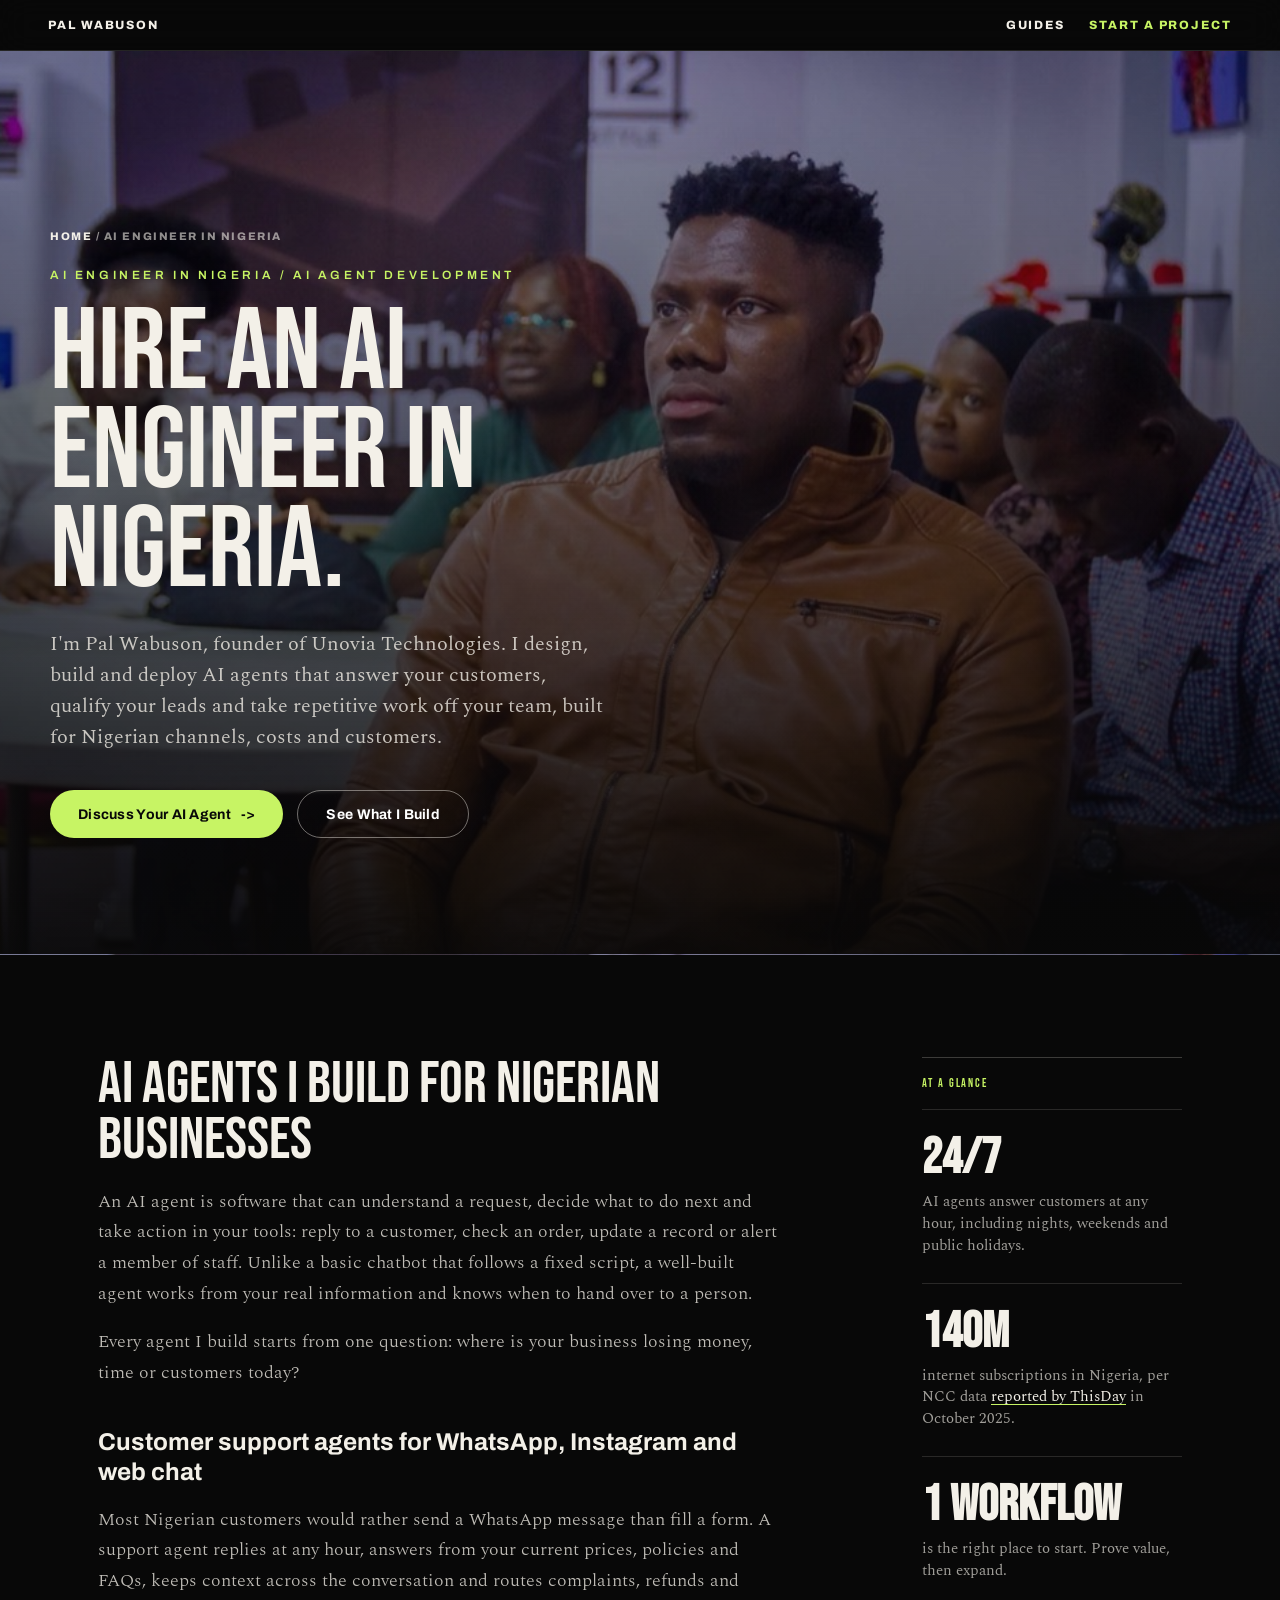
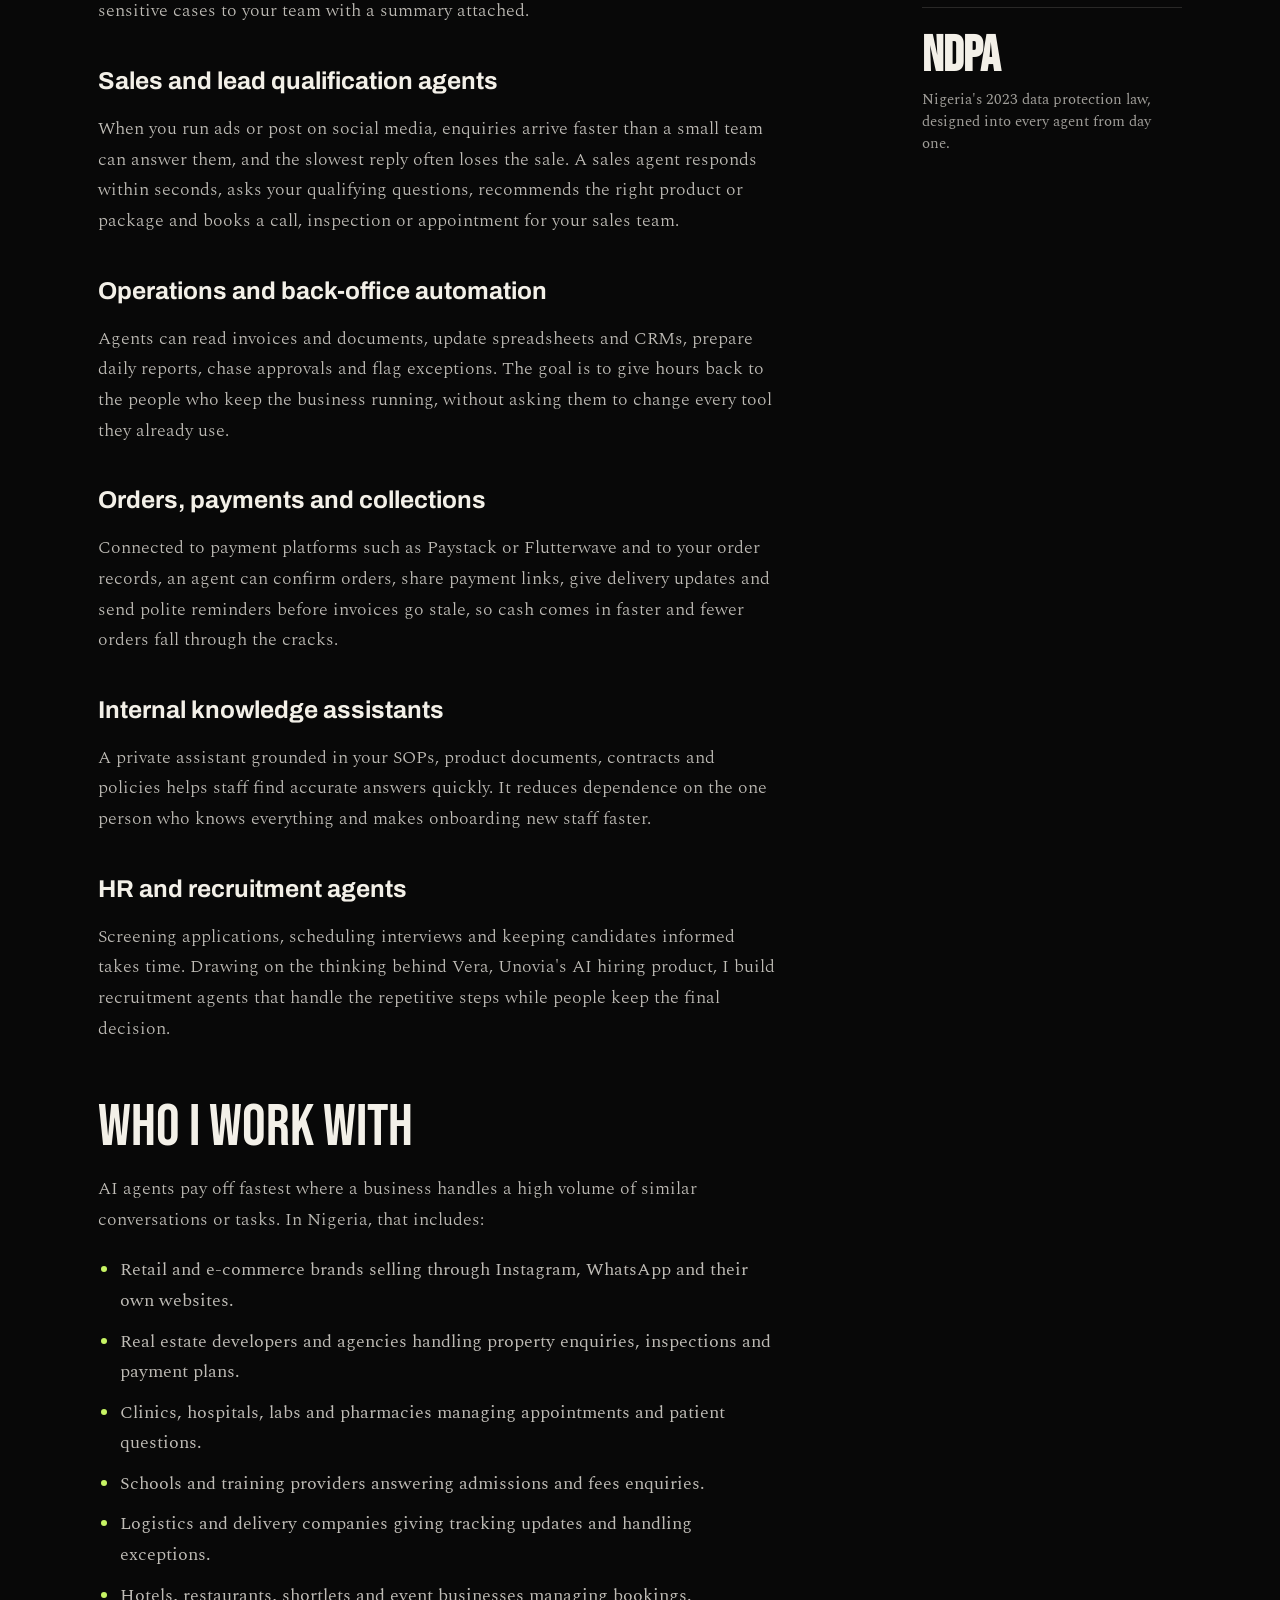
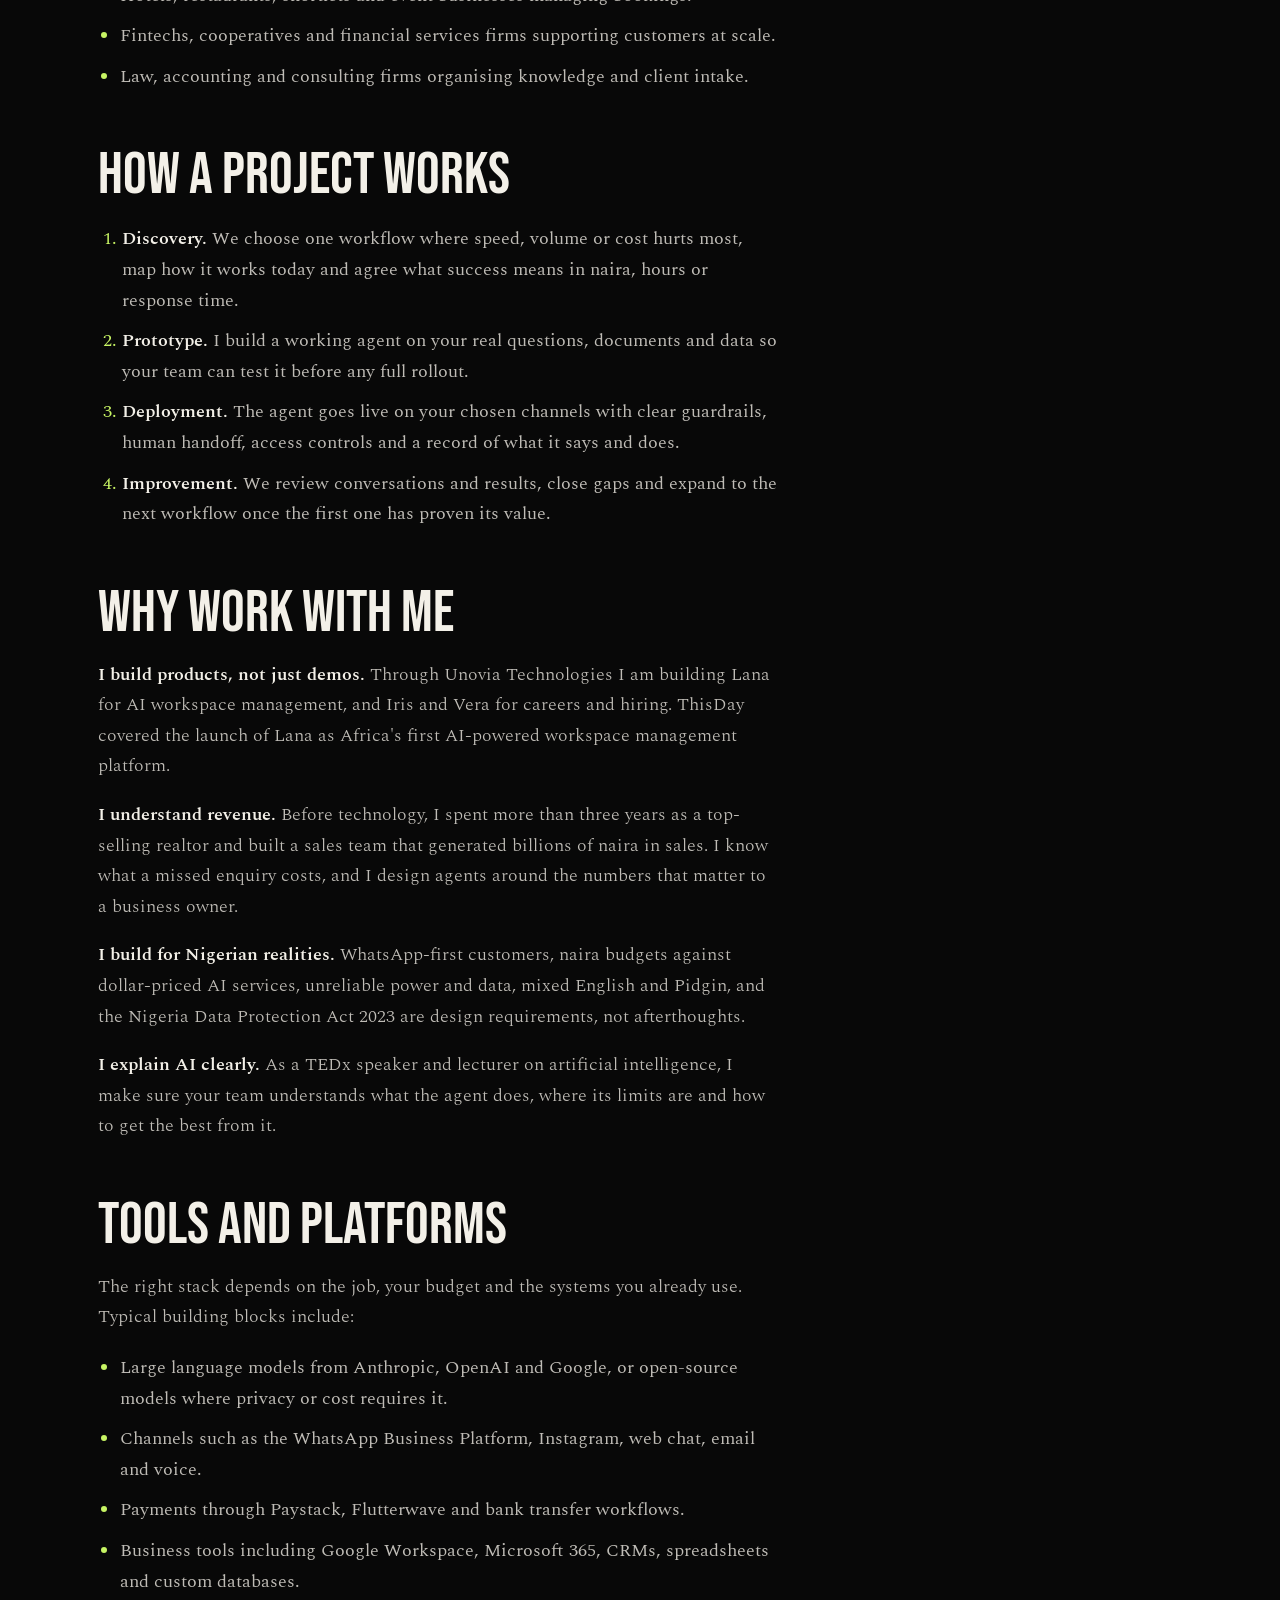
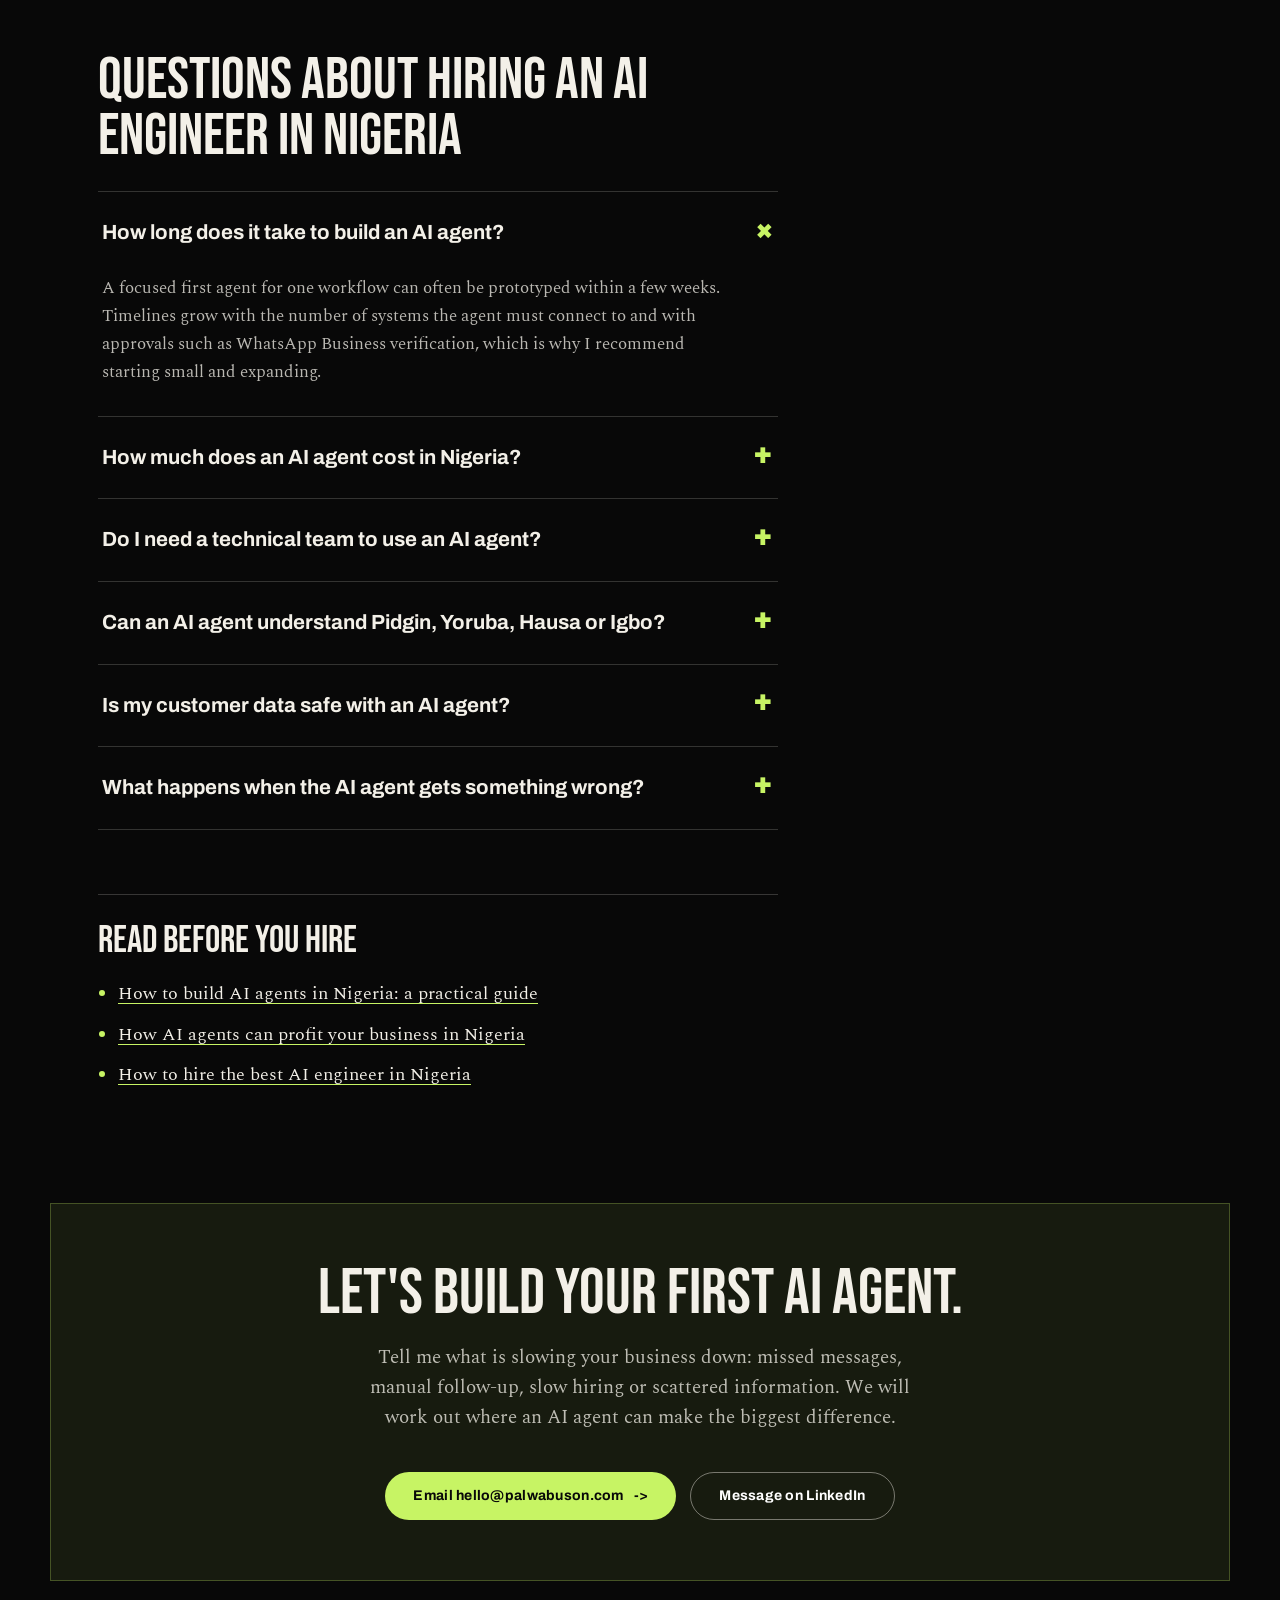
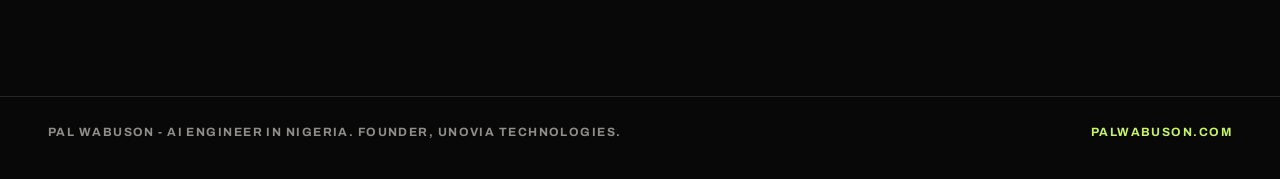
==== commit 06e6959b: "Remove Amber from the site; stop publishing working files - Amber product card, article link, articl" ====
--- a/ai-engineer-nigeria.html
+++ b/ai-engineer-nigeria.html
@@ -21,13 +21,14 @@
   <meta property="og:url" content="https://palwabuson.com/ai-engineer-nigeria.html">
   <meta property="og:title" content="Hire an AI Engineer in Nigeria | AI Agents by Pal Wabuson">
   <meta property="og:description" content="AI agents for Nigerian businesses: customer support, sales, operations, payments and HR, designed, built and deployed by Pal Wabuson.">
-  <meta property="og:image" content="https://palwabuson.com/assets/og-image.jpg">
+  <meta property="og:image" content="https://palwabuson.com/assets/og-pal-wabuson.jpg">
   <meta property="og:image:width" content="1200">
   <meta property="og:image:height" content="630">
+  <meta property="og:image:alt" content="Pal Wabuson speaking at an event">
   <meta name="twitter:card" content="summary_large_image">
   <meta name="twitter:title" content="Hire an AI Engineer in Nigeria | AI Agents by Pal Wabuson">
   <meta name="twitter:description" content="AI agents for Nigerian businesses: customer support, sales, operations, payments and HR, designed, built and deployed by Pal Wabuson.">
-  <meta name="twitter:image" content="https://palwabuson.com/assets/og-image.jpg">
+  <meta name="twitter:image" content="https://palwabuson.com/assets/og-pal-wabuson.jpg">
 
   <link rel="preconnect" href="https://fonts.googleapis.com">
   <link rel="preconnect" href="https://fonts.gstatic.com" crossorigin>
@@ -226,7 +227,7 @@
         </ol>
 
         <h2 id="why">Why work with me</h2>
-        <p><strong>I build products, not just demos.</strong> Through Unovia Technologies I am building Amber for AI customer support, Lana for AI workspace management, and Iris and Vera for careers and hiring. ThisDay covered the launch of Lana as Africa's first AI-powered workspace management platform.</p>
+        <p><strong>I build products, not just demos.</strong> Through Unovia Technologies I am building Lana for AI workspace management, and Iris and Vera for careers and hiring. ThisDay covered the launch of Lana as Africa's first AI-powered workspace management platform.</p>
         <p><strong>I understand revenue.</strong> Before technology, I spent more than three years as a top-selling realtor and built a sales team that generated billions of naira in sales. I know what a missed enquiry costs, and I design agents around the numbers that matter to a business owner.</p>
         <p><strong>I build for Nigerian realities.</strong> WhatsApp-first customers, naira budgets against dollar-priced AI services, unreliable power and data, mixed English and Pidgin, and the Nigeria Data Protection Act 2023 are design requirements, not afterthoughts.</p>
         <p><strong>I explain AI clearly.</strong> As a TEDx speaker and lecturer on artificial intelligence, I make sure your team understands what the agent does, where its limits are and how to get the best from it.</p>
@@ -274,7 +275,6 @@
             <li><a href="./articles/how-to-build-ai-agents-in-nigeria.html">How to build AI agents in Nigeria: a practical guide</a></li>
             <li><a href="./articles/how-ai-agents-can-profit-your-business-in-nigeria.html">How AI agents can profit your business in Nigeria</a></li>
             <li><a href="./articles/how-to-hire-the-best-ai-engineer-in-nigeria.html">How to hire the best AI engineer in Nigeria</a></li>
-            <li><a href="./articles/amber-ai-customer-support-africa.html">Amber and the case for AI customer support built around African business</a></li>
           </ul>
         </section>
       </div>
--- a/styles.css
+++ b/styles.css
@@ -3725,3 +3725,286 @@
     width: 100%;
   }
 }
+
+
+/* Case study: 1159 Realty (enterprise AI transformation) */
+.case-grid {
+  display: grid;
+  grid-template-columns: minmax(0, 1.1fr) minmax(0, 1fr);
+  gap: clamp(28px, 4vw, 64px);
+  align-items: start;
+}
+
+.case-steps {
+  margin: 0;
+  padding: 0;
+  list-style: none;
+  border-top: 1px solid rgba(243, 240, 232, 0.18);
+}
+
+.case-steps li {
+  display: grid;
+  gap: 8px;
+  padding: 24px 0;
+  border-bottom: 1px solid rgba(243, 240, 232, 0.14);
+}
+
+.case-steps span {
+  color: var(--bronze);
+  font-size: 12px;
+  font-weight: 700;
+  letter-spacing: 0.16em;
+  text-transform: uppercase;
+}
+
+.case-steps p {
+  margin: 0;
+  color: var(--muted-light);
+  font-family: "Spectral", Georgia, serif;
+  font-size: 18px;
+  font-weight: 300;
+  line-height: 1.55;
+}
+
+.case-side {
+  display: grid;
+  gap: 22px;
+}
+
+.case-stats {
+  display: grid;
+  grid-template-columns: repeat(3, minmax(0, 1fr));
+  border: 1px solid rgba(243, 240, 232, 0.14);
+}
+
+.case-stats div {
+  display: grid;
+  gap: 8px;
+  padding: 20px 18px;
+}
+
+.case-stats div + div {
+  border-left: 1px solid rgba(243, 240, 232, 0.14);
+}
+
+.case-stats strong {
+  color: var(--lime);
+  font-family: var(--display);
+  font-size: clamp(38px, 3.6vw, 56px);
+  font-weight: 400;
+  line-height: 0.9;
+}
+
+.case-stats span {
+  color: var(--muted-light);
+  font-size: 13px;
+  line-height: 1.4;
+}
+
+.case-review {
+  margin: 0;
+  border: 1px solid rgba(243, 240, 232, 0.14);
+  background: rgba(243, 240, 232, 0.03);
+}
+
+.case-review video {
+  display: block;
+  width: 100%;
+  aspect-ratio: 16 / 9;
+  background: #000;
+  object-fit: cover;
+}
+
+.case-review blockquote {
+  margin: 0;
+  padding: 22px 22px 0;
+}
+
+.case-review blockquote p {
+  margin: 0 0 10px;
+  color: var(--muted-light);
+  font-family: "Spectral", Georgia, serif;
+  font-size: 17px;
+  font-weight: 300;
+  line-height: 1.55;
+}
+
+.case-review .case-review-lead {
+  color: var(--paper);
+  font-family: var(--display);
+  font-size: clamp(30px, 2.8vw, 42px);
+  line-height: 0.95;
+  text-transform: uppercase;
+}
+
+.case-review figcaption {
+  display: grid;
+  gap: 2px;
+  padding: 6px 22px 22px;
+}
+
+.case-review figcaption strong {
+  color: var(--paper);
+}
+
+.case-review figcaption span {
+  color: var(--muted-light);
+  font-size: 14px;
+}
+
+.case-side .button {
+  justify-self: start;
+}
+
+@media (max-width: 900px) {
+  .case-grid {
+    grid-template-columns: 1fr;
+  }
+}
+
+@media (max-width: 520px) {
+  .case-stats {
+    grid-template-columns: 1fr;
+  }
+
+  .case-stats div + div {
+    border-left: 0;
+    border-top: 1px solid rgba(243, 240, 232, 0.14);
+  }
+}
+
+
+/* Lana customer review under the product tiles */
+.product-review {
+  display: grid;
+  grid-template-columns: minmax(0, 1.4fr) minmax(0, 1fr);
+  gap: clamp(22px, 3vw, 44px);
+  align-items: center;
+  margin: clamp(40px, 5vw, 70px) 0 0;
+  padding: clamp(18px, 2vw, 26px);
+  border: 1px solid rgba(243, 240, 232, 0.14);
+  background: rgba(243, 240, 232, 0.03);
+}
+
+.product-review-video {
+  position: relative;
+  aspect-ratio: 16 / 9;
+  background: #000;
+}
+
+.product-review-video iframe {
+  position: absolute;
+  inset: 0;
+  width: 100%;
+  height: 100%;
+  border: 0;
+}
+
+.product-review figcaption {
+  display: grid;
+  gap: 12px;
+  justify-items: start;
+}
+
+.product-review figcaption strong {
+  color: var(--paper);
+  font-family: var(--display);
+  font-size: clamp(28px, 2.6vw, 40px);
+  font-weight: 400;
+  line-height: 0.98;
+  text-transform: uppercase;
+}
+
+.product-review figcaption span {
+  color: var(--muted-light);
+}
+
+@media (max-width: 900px) {
+  .product-review {
+    grid-template-columns: 1fr;
+  }
+}
+
+/* Introduction: eyebrow above both columns, heading and copy aligned at the top */
+.copy-intro .intro-eyebrow {
+  margin-bottom: clamp(18px, 2vw, 28px);
+}
+
+@media (min-width: 1101px) {
+  .copy-intro .intro-composition {
+    grid-template-columns: minmax(0, 1.1fr) minmax(320px, 0.9fr);
+    align-items: start;
+  }
+}
+
+@media (max-width: 1100px) {
+  .copy-intro .intro-composition {
+    gap: 28px;
+  }
+}
+
+.copy-intro .story-title {
+  max-width: 15ch;
+}
+
+.copy-intro .story-title::first-line {
+  color: inherit;
+}
+
+.copy-intro .intro-accent {
+  color: var(--lime);
+}
+
+.copy-intro .intro-copy-block {
+  padding-top: 0.4em;
+  border-top: 0;
+}
+
+.copy-intro {
+  padding-bottom: clamp(56px, 6vw, 90px);
+}
+
+/* Section openers: supporting text sits directly under its heading, on the same
+   left edge, instead of a narrow column floating at the far right. */
+.section-head {
+  flex-direction: column;
+  align-items: flex-start;
+  justify-content: flex-start;
+  gap: 0;
+}
+
+.section-head .head-copy {
+  max-width: 52ch;
+  margin-top: 22px;
+}
+
+/* Body text in the regular weight: light strokes break up on phone screens. */
+.head-copy,
+.story-copy,
+.intro-copy-block p,
+.global-card p,
+.chapter-lead,
+.chapter-body,
+.venture-card p:not(.eyebrow),
+.lesson p,
+.story-panel-copy p:last-child,
+.newsletter-copy,
+.article-summary,
+.article-body li,
+.tile-desc,
+.tile-wall-copy,
+.journey-card p:not(.eyebrow),
+.service-card p,
+.process-steps p,
+.faq-answer p,
+.case-steps p,
+.case-review blockquote p {
+  font-weight: 400;
+}
+
+/* Three products (Lana, Vera, Iris): three columns from tablet width up. */
+@media (min-width: 761px) {
+  .featured-tiles {
+    grid-template-columns: repeat(3, minmax(0, 1fr));
+  }
+}
